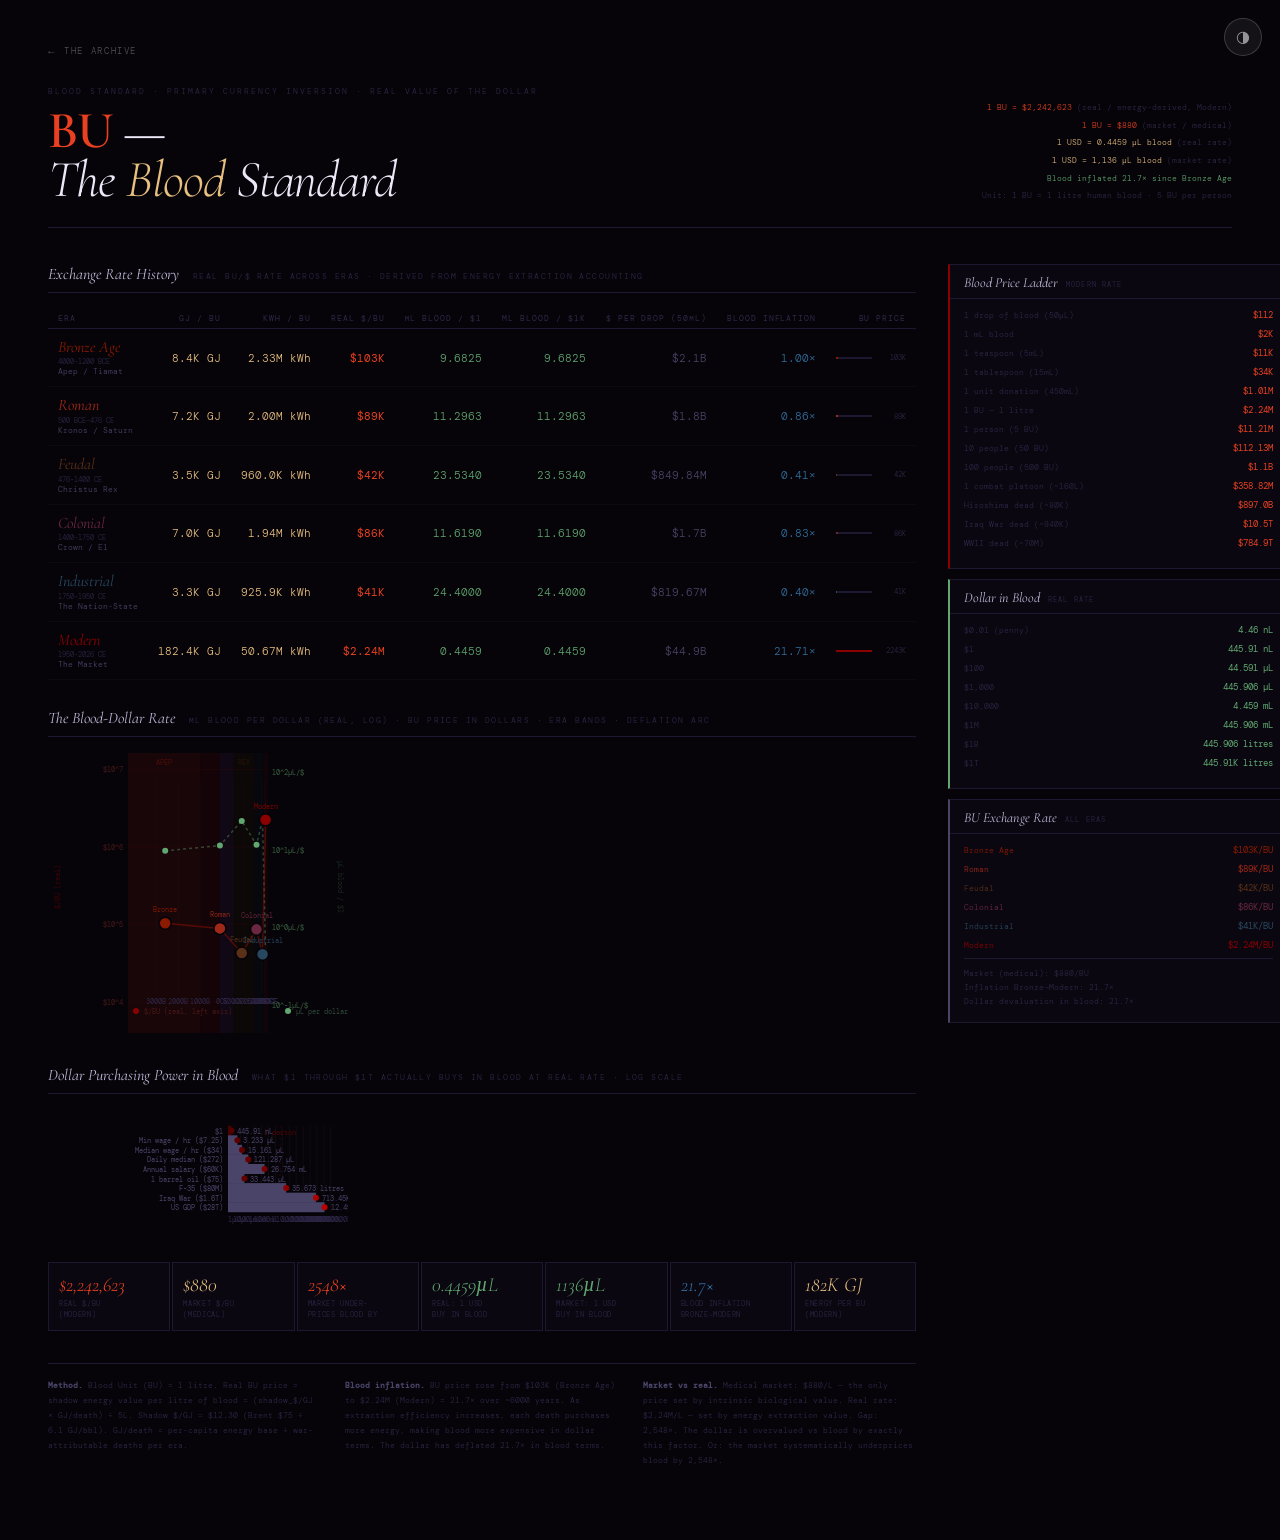
==== blood_standard.html @ a4fb3d2f "first commit" ====
<!DOCTYPE html>
<html lang="en" data-theme="dark">
<head>
<meta charset="UTF-8">
<meta name="viewport" content="width=device-width, initial-scale=1.0">
<title>BU — Blood Standard</title>
<link rel="stylesheet" href="shared.css">
<style>
@import url('https://fonts.googleapis.com/css2?family=DM+Mono:ital,wght@0,300;0,400;0,500;1,300&family=Cormorant+Garamond:ital,wght@0,300;0,400;0,600;1,300;1,400;1,600&display=swap');

:root {
  --ink:    #060409;
  --deep:   #0a0710;
  --sfc:    #0e0b18;
  --rule:   #1c1830;
  --dim:    #2e2848;
  --grey:   #4a4468;
  --text:   #8880a8;
  --light:  #c0b8d8;
  --white:  #ece8f8;

  --blood:  #8b0000;
  --blood2: #cc1a00;
  --blood3: #e84020;
  --scarlet:#ff3820;
  --plasma: #e8c080;
  --dollar: #407850;
  --dollar2:#60a870;
  --cold:   #3070a0;

  --mono:   'DM Mono', monospace;
  --serif:  'Cormorant Garamond', serif;
}

/* ── Light mode ──────────────────────────────────────────────── */
[data-theme="light"] {
  --ink:    #faf8ff;
  --deep:   #f2eff8;
  --sfc:    #eae7f5;
  --rule:   #d0caeb;
  --dim:    #806888;
  --grey:   #a090b8;
  --text:   #201830;
  --light:  #100820;
  --white:  #040210;
  --blood:  #7a0000;
  --blood2: #aa1400;
  --blood3: #c83010;
  --scarlet:#e02808;
  --plasma: #906020;
  --dollar: #306040;
  --dollar2:#408858;
  --cold:   #205080;
}

* { margin:0; padding:0; box-sizing:border-box; }

body {
  background: var(--ink);
  color: var(--text);
  font-family: var(--mono);
  font-size: 11px;
  font-weight: 300;
  padding: 44px 48px 72px;
  max-width: 1380px;
  margin: 0 auto;
}

/* ── HEADER ─────────────────────────────────── */
header {
  border-bottom: 1px solid var(--rule);
  padding-bottom: 22px;
  margin-bottom: 36px;
  display: grid;
  grid-template-columns: 1fr auto;
  align-items: end;
}

.title-stack .eyebrow {
  font-size: 8px; letter-spacing: 0.25em; text-transform: uppercase;
  color: var(--dim); margin-bottom: 10px;
}

h1 {
  font-family: var(--serif);
  font-size: 52px; font-weight: 300; font-style: italic;
  color: var(--white); line-height: 0.95; letter-spacing: -0.02em;
}
h1 .bu { color: var(--blood3); font-weight: 600; font-style: normal; }
h1 .em { color: var(--plasma); }

.header-rates {
  text-align: right;
  font-size: 8px; color: var(--dim); line-height: 2.2;
}
.header-rates .hl  { color: var(--blood3); }
.header-rates .hl2 { color: var(--plasma); }
.header-rates .hl3 { color: var(--dollar2); }

/* ── LAYOUT ─────────────────────────────────── */
.body {
  display: grid;
  grid-template-columns: 1fr 340px;
  gap: 32px;
}

/* section heads */
.sh {
  display: flex; align-items: baseline; gap: 14px;
  border-bottom: 1px solid var(--rule);
  padding-bottom: 8px; margin-bottom: 16px; margin-top: 32px;
  font-size: 8px; letter-spacing: 0.18em; text-transform: uppercase; color: var(--dim);
}
.sh:first-child { margin-top: 0; }
.sh-t {
  font-family: var(--serif); font-style: italic; font-size: 16px;
  color: var(--light); font-weight: 400; letter-spacing: 0; text-transform: none;
}

/* ── EXCHANGE RATE TABLE ─────────────────────── */
.xt { width: 100%; border-collapse: collapse; margin-bottom: 0; }
.xt th {
  font-size: 7.5px; letter-spacing: 0.13em; text-transform: uppercase;
  color: var(--dim); text-align: right; padding: 5px 10px;
  border-bottom: 1px solid var(--rule); font-weight: 400; white-space: nowrap;
}
.xt th:first-child { text-align: left; }
.xt td {
  padding: 10px 10px; border-bottom: 1px solid rgba(255,255,255,0.022);
  text-align: right; vertical-align: middle; white-space: nowrap;
}
.xt td:first-child { text-align: left; }
.xt tr:hover td { background: rgba(255,255,255,0.01); }

.era-cell { display: flex; flex-direction: column; gap: 1px; }
.era-n { font-family: var(--serif); font-style: italic; font-size: 16px;
         font-weight: 400; color: var(--white); line-height: 1.1; }
.era-p { font-size: 7px; color: var(--dim); }
.era-g { font-size: 7.5px; color: var(--grey); }

.rb  { color: var(--blood3); }
.rp  { color: var(--plasma); }
.rd  { color: var(--dollar2); }
.rg  { color: var(--grey); }
.rc  { color: var(--cold); }

/* inline blood bar */
.bb { display: flex; align-items: center; gap: 6px; }
.bt { flex:1; height:2px; background: var(--rule); position:relative; min-width:30px; }
.bf { position:absolute; left:0; top:0; height:100%; }

/* ── CANVASES ────────────────────────────────── */
canvas { display: block; }

/* ── PRICE LADDER ────────────────────────────── */
/* right column */
.sidebar {}

.bl-panel {
  border: 1px solid var(--rule);
  background: var(--deep);
  margin-bottom: 10px;
}
.bl-head {
  padding: 9px 14px 7px;
  border-bottom: 1px solid var(--rule);
  display: flex; align-items: baseline; gap: 8px;
}
.bl-title {
  font-family: var(--serif); font-style: italic; font-size: 14px;
  color: var(--light); font-weight: 400;
}
.bl-tag { font-size: 7px; letter-spacing: 0.15em; color: var(--dim); }
.bl-body { padding: 10px 14px 12px; }
.bl-row {
  display: flex; justify-content: space-between; align-items: baseline;
  margin-bottom: 7px; gap: 6px;
}
.bl-l { font-size: 7.5px; color: var(--dim); flex-shrink:0; max-width:120px; }
.bl-v { font-size: 9px; font-weight: 400; text-align: right; }

.footnote {
  margin-top: 32px; border-top: 1px solid var(--rule); padding-top: 14px;
  font-size: 7.5px; color: var(--dim); line-height: 2;
  display: grid; grid-template-columns: 1fr 1fr 1fr; gap: 24px;
}
.footnote strong { color: var(--grey); }

/* ── BOTTOM CELLS ────────────────────────────── */
.cells {
  display: grid; grid-template-columns: repeat(7,1fr); gap: 2px; margin-top: 22px;
}
.cell { background: var(--deep); border: 1px solid var(--rule); padding: 12px 10px 10px; }
.cv { font-family: var(--serif); font-style: italic; font-size: 20px;
      line-height:1; margin-bottom:4px; }
.cl { font-size: 6.5px; letter-spacing:0.1em; text-transform:uppercase;
      color: var(--dim); line-height:1.6; }

/* ── Responsive ──────────────────────────────────────────────── */
@media (max-width: 900px) {
  body { padding: 28px 20px 60px; }

  header { grid-template-columns: 1fr; }
  .header-rates { text-align: left; margin-top: 12px; }

  .body { grid-template-columns: 1fr; }

  /* 7-col cell grid → 4 */
  .cells { grid-template-columns: repeat(4, 1fr) !important; }

  /* 3-col footnote → 1 */
  .footnote { grid-template-columns: 1fr; gap: 12px; }

  canvas { overflow-x: auto; }
}

@media (max-width: 600px) {
  h1 { font-size: 36px; }

  .cells { grid-template-columns: repeat(3, 1fr) !important; }

  .footnote { grid-template-columns: 1fr; }
}
</style>
</head>
<body>

<header>
  <div class="title-stack">
    <div class="eyebrow">Blood Standard · Primary Currency Inversion · Real Value of the Dollar</div>
    <h1>
      <span class="bu">BU</span> —<br>
      The <span class="em">Blood</span> Standard
    </h1>
  </div>
  <div class="header-rates">
    <span class="hl">1 BU = $2,242,623</span> (real / energy-derived, Modern)<br>
    <span class="hl">1 BU = $880</span> (market / medical)<br>
    <span class="hl2">1 USD = 0.4459 µL blood</span> (real rate)<br>
    <span class="hl2">1 USD = 1,136 µL blood</span> (market rate)<br>
    <span class="hl3">Blood inflated 21.7× since Bronze Age</span><br>
    <span style="color:var(--dim)">Unit: 1 BU = 1 litre human blood · 5 BU per person</span>
  </div>
</header>

<div class="body">
<div>

<!-- ERA TABLE -->
<div class="sh"><span class="sh-t">Exchange Rate History</span>
  <span>real BU/$ rate across eras · derived from energy extraction accounting</span>
</div>
<table class="xt" id="xt"></table>

<!-- MAIN CHART: blood-dollar rate history -->
<div class="sh" style="margin-top:28px;"><span class="sh-t">The Blood-Dollar Rate</span>
  <span>µL blood per dollar (real, log) · BU price in dollars · era bands · deflation arc</span>
</div>
<canvas id="c1" height="280"></canvas>

<!-- PURCHASING POWER CHART -->
<div class="sh"><span class="sh-t">Dollar Purchasing Power in Blood</span>
  <span>what $1 through $1T actually buys in blood at real rate · log scale</span>
</div>
<canvas id="c2" height="130"></canvas>

<!-- CELLS -->
<div class="cells" id="cells"></div>

<div class="footnote">
  <div><strong>Method.</strong> Blood Unit (BU) = 1 litre. Real BU price = shadow energy value per litre of blood
    = (shadow_$/GJ × GJ/death) ÷ 5L. Shadow $/GJ = $12.30 (Brent $75 ÷ 6.1 GJ/bbl).
    GJ/death = per-capita energy base ÷ war-attributable deaths per era.</div>
  <div><strong>Blood inflation.</strong> BU price rose from $103K (Bronze Age) to $2.24M (Modern) = 21.7×
    over ~6000 years. As extraction efficiency increases, each death purchases more energy,
    making blood more expensive in dollar terms. The dollar has deflated 21.7× in blood terms.</div>
  <div><strong>Market vs real.</strong> Medical market: $880/L — the only price set by intrinsic
    biological value. Real rate: $2.24M/L — set by energy extraction value.
    Gap: 2,548×. The dollar is overvalued vs blood by exactly this factor.
    Or: the market systematically underprices blood by 2,548×.</div>
</div>

</div>

<!-- SIDEBAR -->
<div class="sidebar" id="sb"></div>
</div>

<script>
const SGJ  = 75 / 6.1;
const MED  = 880;
const EJ   = 1e9;

const ERAS = [
  {n:'Bronze Age', p:'4000–1200 BCE', g:'Apep / Tiamat',
   pop:50e6,  gpc:6,  yrs:2800, d:20e6, col:'#8b1a00'},
  {n:'Roman',      p:'500 BCE–476 CE', g:'Kronos / Saturn',
   pop:60e6,  gpc:10, yrs:900,  d:15e6, col:'#a02818'},
  {n:'Feudal',     p:'476–1400 CE',  g:'Christus Rex',
   pop:80e6,  gpc:12, yrs:900,  d:50e6, col:'#5a3018'},
  {n:'Colonial',   p:'1400–1750 CE', g:'Crown / El',
   pop:80e6,  gpc:15, yrs:350,  d:12e6, col:'#6a2840'},
  {n:'Industrial', p:'1750–1950 CE', g:'The Nation-State',
   pop:400e6, gpc:25, yrs:200,  d:120e6,col:'#284860'},
  {n:'Modern',     p:'1950–2026 CE', g:'The Market',
   pop:4e9,   gpc:75, yrs:76,   d:25e6, col:'#8b0000'},
];

ERAS.forEach(e => {
  e.tGJ       = e.pop * e.gpc * e.yrs;
  e.tEJ       = e.tGJ / EJ;
  e.gpd       = e.tGJ / e.d;
  e.BU_price  = SGJ * e.gpd / 5;         // $/BU real
  e.uL_per_d  = 1e6 / e.BU_price;        // µL blood per dollar
  e.mL_per_d  = 1000 / e.BU_price;       // mL blood per dollar
  e.GJ_per_BU = e.gpd / 5;               // energy per litre
  e.kWh_BU    = e.GJ_per_BU * 277.78;
});

const MODERN = ERAS[5];
const BRONZE = ERAS[0];

// FORMATTERS
const fB = n => {
  if (n >= 1e6)  return (n/1e6).toFixed(2)+'M litres';
  if (n >= 1e3)  return (n/1e3).toFixed(2)+'K litres';
  if (n >= 1)    return n.toFixed(3)+' litres';
  if (n >= 0.001)return (n*1000).toFixed(3)+' mL';
  if (n >= 1e-6) return (n*1e6).toFixed(3)+' µL';
  return (n*1e9).toFixed(2)+' nL';
};
const fD = n => n>=1e12?'$'+(n/1e12).toFixed(1)+'T':n>=1e9?'$'+(n/1e9).toFixed(1)+'B':n>=1e6?'$'+(n/1e6).toFixed(2)+'M':n>=1e3?'$'+(n/1e3).toFixed(0)+'K':'$'+n.toFixed(0);
const fN = n => n>=1e6?(n/1e6).toFixed(2)+'M':n>=1e3?(n/1e3).toFixed(1)+'K':n.toFixed(2);

// ── ERA TABLE ─────────────────────────────────────────────────────
const xt = document.getElementById('xt');
const maxBU = Math.max(...ERAS.map(e=>e.BU_price));

xt.innerHTML = `<thead><tr>
  <th style="text-align:left">Era</th>
  <th>GJ / BU</th>
  <th>kWh / BU</th>
  <th>Real $/BU</th>
  <th>µL blood / $1</th>
  <th>mL blood / $1K</th>
  <th>$ per drop (50µL)</th>
  <th>Blood inflation</th>
  <th style="min-width:90px">BU price</th>
</tr></thead><tbody>`;

ERAS.forEach(e => {
  const dollar_per_drop = e.BU_price / (50/1e6);  // $50µL = 1 drop
  const infl = e.BU_price / BRONZE.BU_price;
  const bw   = (e.BU_price / maxBU) * 100;
  xt.innerHTML += `<tr>
    <td><div class="era-cell">
      <span class="era-n" style="color:${e.col}">${e.n}</span>
      <span class="era-p">${e.p}</span>
      <span class="era-g">${e.g}</span>
    </div></td>
    <td class="rp">${fN(e.GJ_per_BU)} GJ</td>
    <td class="rp">${fN(e.kWh_BU)} kWh</td>
    <td class="rb" style="font-weight:400">${fD(e.BU_price)}</td>
    <td class="rd">${e.uL_per_d.toFixed(4)}</td>
    <td class="rd">${(e.mL_per_d*1000).toFixed(4)}</td>
    <td class="rg">${fD(dollar_per_drop)}</td>
    <td class="rc">${infl.toFixed(2)}×</td>
    <td>
      <div class="bb">
        <div class="bt"><div class="bf" style="width:${bw}%;background:${e.col}"></div></div>
        <span style="font-size:7px;color:var(--dim);min-width:28px;text-align:right">${(e.BU_price/1e3).toFixed(0)}K</span>
      </div>
    </td>
  </tr>`;
});
xt.innerHTML += '</tbody>';

// ── MAIN CHART ────────────────────────────────────────────────────
function drawC1() {
  const cv = document.getElementById('c1');
  const W = cv.offsetWidth, H = 280;
  cv.width = W; cv.height = H;
  const c = cv.getContext('2d');
  const P = {t:28, r:80, b:40, l:80};
  const pw = W-P.l-P.r, ph = H-P.t-P.b;

  const tMin = -4300, tMax = 2100;
  const midYr = [-2600, -100, 900, 1575, 1850, 1990];

  // Two series: BU price in $ (left), µL/$ (right — inverse)
  const logBU = ERAS.map(e => Math.log10(e.BU_price));
  const loguL = ERAS.map(e => Math.log10(e.uL_per_d));

  const yBUn = Math.min(...logBU)-0.5, yBUx = Math.max(...logBU)+0.5;
  const yuLn = Math.min(...loguL)-0.5, yuLx = Math.max(...loguL)+0.5;

  const cx  = t => P.l+(t-tMin)/(tMax-tMin)*pw;
  const cyB = y => P.t+(1-(y-yBUn)/(yBUx-yBUn))*ph;
  const cyU = y => P.t+(1-(y-yuLn)/(yuLx-yuLn))*ph;

  c.clearRect(0,0,W,H);

  // Era bands
  [{t0:-4300,t1:-1000,lb:'APEP',    cl:'#5a100a'},
   {t0:-1000,t1:-100, lb:'MOLOCH',  cl:'#4a0808'},
   {t0:-100, t1:500,  lb:'KRONOS',  cl:'#3a1840'},
   {t0:500,  t1:1500, lb:'REX',     cl:'#2a1808'},
   {t0:1500, t1:1900, lb:'STATE',   cl:'#0a1820'},
   {t0:1900, t1:2100, lb:'MARKET',  cl:'#3a0808'},
  ].forEach(b=>{
    const x0=cx(b.t0), x1=cx(b.t1);
    c.fillStyle=b.cl+'38'; c.fillRect(x0,0,x1-x0,H);
    c.fillStyle=b.cl+'cc'; c.font='7px DM Mono,monospace'; c.textAlign='center';
    if(x1-x0>20) c.fillText(b.lb,(x0+x1)/2,12);
  });

  // Grid
  for(let y=Math.floor(yBUn); y<=Math.ceil(yBUx); y++){
    c.beginPath(); c.moveTo(P.l,cyB(y)); c.lineTo(W-P.r,cyB(y));
    c.strokeStyle='rgba(139,0,0,0.1)'; c.lineWidth=1; c.stroke();
    c.fillStyle='#4a1818'; c.font='7px DM Mono,monospace'; c.textAlign='right';
    c.fillText('$10^'+y,P.l-5,cyB(y)+3);
  }
  [-3000,-2000,-1000,0,500,1000,1500,1800,1950,2000].forEach(t=>{
    c.beginPath(); c.moveTo(cx(t),P.t); c.lineTo(cx(t),H-P.b);
    c.strokeStyle='rgba(255,255,255,0.02)'; c.lineWidth=1; c.stroke();
    c.fillStyle='#2e2848'; c.font='7px DM Mono,monospace'; c.textAlign='center';
    c.fillText(t<0?Math.abs(t)+'B':t+'CE',cx(t),H-P.b+11);
  });

  // Right axis: µL/$
  for(let y=Math.floor(yuLn); y<=Math.ceil(yuLx); y++){
    c.fillStyle='#3a6040'; c.font='7px DM Mono,monospace'; c.textAlign='left';
    c.fillText('10^'+y+'µL/$',W-P.r+4,cyU(y)+3);
  }

  // Axis labels
  c.fillStyle='#8b000066'; c.font='7px DM Mono,monospace';
  c.save(); c.translate(12,P.t+ph/2); c.rotate(-Math.PI/2); c.textAlign='center';
  c.fillText('$/BU (real)',0,0); c.restore();
  c.fillStyle='#3a604066'; c.font='7px DM Mono,monospace';
  c.save(); c.translate(W-10,P.t+ph/2); c.rotate(Math.PI/2); c.textAlign='center';
  c.fillText('µL blood / $1',0,0); c.restore();

  // Medical reference line ($880/L)
  const medLog = Math.log10(880);
  const ym = cyB(medLog);
  c.beginPath(); c.moveTo(P.l,ym); c.lineTo(W-P.r,ym);
  c.strokeStyle='rgba(232,192,128,0.25)'; c.lineWidth=1; c.setLineDash([2,5]); c.stroke(); c.setLineDash([]);
  c.fillStyle='rgba(232,192,128,0.5)'; c.font='7px DM Mono,monospace'; c.textAlign='left';
  c.fillText('market $880/L',P.l+4,ym-3);

  // µL/$ line (green, right axis — inverse of BU price)
  c.beginPath();
  midYr.forEach((t,i) => i===0?c.moveTo(cx(t),cyU(loguL[i])):c.lineTo(cx(t),cyU(loguL[i])));
  c.strokeStyle='rgba(96,168,112,0.4)'; c.lineWidth=1.5; c.setLineDash([3,3]); c.stroke(); c.setLineDash([]);
  midYr.forEach((t,i) => {
    c.beginPath(); c.arc(cx(t),cyU(loguL[i]),3,0,Math.PI*2);
    c.fillStyle='#60a870'; c.fill();
  });

  // BU price line (blood red, left axis)
  // Gradient line — gets redder as blood gets more expensive
  c.beginPath();
  midYr.forEach((t,i) => i===0?c.moveTo(cx(t),cyB(logBU[i])):c.lineTo(cx(t),cyB(logBU[i])));
  c.strokeStyle='rgba(180,20,0,0.4)'; c.lineWidth=1.5; c.stroke();

  ERAS.forEach((e,i) => {
    const x=cx(midYr[i]), y=cyB(logBU[i]);
    c.beginPath(); c.arc(x,y,6,0,Math.PI*2);
    c.fillStyle=e.col; c.fill();
    c.strokeStyle='#060409'; c.lineWidth=1.5; c.stroke();
    c.fillStyle=e.col+'dd'; c.font='7px DM Mono,monospace'; c.textAlign='center';
    c.fillText(e.n.split(' ')[0],x,y-11);
  });

  // Legend
  c.fillStyle='#4a1818cc'; c.font='7px DM Mono,monospace'; c.textAlign='left';
  c.beginPath(); c.arc(P.l+8,H-P.b+18,3,0,Math.PI*2); c.fillStyle='#8b0000'; c.fill();
  c.fillStyle='#4a1818'; c.fillText('$/BU (real, left axis)',P.l+16,H-P.b+21);
  c.beginPath(); c.arc(P.l+160,H-P.b+18,3,0,Math.PI*2); c.fillStyle='#60a870'; c.fill();
  c.fillStyle='#2e4838'; c.fillText('µL per dollar (right axis)',P.l+168,H-P.b+21);
}

// ── PURCHASING POWER CHART ────────────────────────────────────────
function drawC2() {
  const cv = document.getElementById('c2');
  const W = cv.offsetWidth, H = 130;
  cv.width = W; cv.height = H;
  const c = cv.getContext('2d');
  const P = {t:16, r:20, b:28, l:180};
  const pw = W-P.l-P.r, ph = H-P.t-P.b;
  c.clearRect(0,0,W,H);

  const items = [
    {l:'$1',                    d:1},
    {l:'Min wage / hr ($7.25)', d:7.25},
    {l:'Median wage / hr ($34)',d:34},
    {l:'Daily median ($272)',   d:272},
    {l:'Annual salary ($60K)',  d:60000},
    {l:'1 barrel oil ($75)',    d:75},
    {l:'F-35 ($80M)',           d:80e6},
    {l:'Iraq War ($1.6T)',      d:1.6e12},
    {l:'US GDP ($28T)',         d:28e12},
  ];

  const bloodLitres = items.map(i => i.d / MODERN.BU_price);
  const logVals = bloodLitres.map(b => Math.log10(b));
  const minL = Math.min(...logVals)-0.5, maxL = Math.max(...logVals)+0.5;

  const rowH = ph / items.length;

  // Axis
  for(let v=Math.ceil(minL); v<=Math.floor(maxL)+1; v++){
    const x = P.l+(v-minL)/(maxL-minL)*pw;
    c.beginPath(); c.moveTo(x,P.t); c.lineTo(x,H-P.b);
    c.strokeStyle='rgba(255,255,255,0.04)'; c.stroke();
    c.fillStyle='#2e2848'; c.font='6.5px DM Mono,monospace'; c.textAlign='center';
    // label in meaningful units
    const val = Math.pow(10,v);
    let lbl;
    if(val>=1)      lbl = val.toFixed(0)+'L';
    else if(val>=0.001) lbl = (val*1000).toFixed(0)+'mL';
    else if(val>=1e-6)  lbl = (val*1e6).toFixed(0)+'µL';
    else                lbl = (val*1e9).toFixed(0)+'nL';
    c.fillText(lbl,x,H-P.b+10);
  }

  // person lines: 5L, 5000L (1000 people)
  const personL = Math.log10(5);
  const px5 = P.l+(personL-minL)/(maxL-minL)*pw;
  c.beginPath(); c.moveTo(px5,P.t); c.lineTo(px5,H-P.b);
  c.strokeStyle='rgba(139,0,0,0.3)'; c.lineWidth=1; c.setLineDash([2,4]); c.stroke(); c.setLineDash([]);
  c.fillStyle='rgba(139,0,0,0.5)'; c.font='6.5px DM Mono,monospace'; c.textAlign='center';
  c.fillText('1 person',px5,P.t+9);

  items.forEach((item,i) => {
    const y = P.t+rowH*(i+0.5);
    const lv = logVals[i];
    const bx = P.l+(lv-minL)/(maxL-minL)*pw;

    // Color intensity by magnitude
    const intensity = (lv-minL)/(maxL-minL);
    const r = Math.round(80+intensity*110);
    const col = `rgb(${r},0,0)`;

    c.fillStyle=col+'25'; c.fillRect(P.l,y-5,bx-P.l,10);
    c.beginPath(); c.arc(bx,y,3,0,Math.PI*2);
    c.fillStyle=col; c.fill();

    c.fillStyle='#4a4468'; c.font='7px DM Mono,monospace'; c.textAlign='right';
    c.fillText(item.l, P.l-5, y+3);

    c.fillStyle=col+'cc'; c.textAlign='left';
    c.fillText(fB(bloodLitres[i]), bx+6, y+3);
  });
}

// ── GLOBAL CELLS ─────────────────────────────────────────────────
const cellData = [
  {v: '$'+MODERN.BU_price.toLocaleString('en',{maximumFractionDigits:0}),
   l:'Real $/BU\n(Modern)', c:'var(--blood3)'},
  {v: '$880',
   l:'Market $/BU\n(medical)', c:'var(--plasma)'},
  {v: (MODERN.BU_price/880).toFixed(0)+'×',
   l:'Market under-\nprices blood by', c:'var(--blood3)'},
  {v: MODERN.uL_per_d.toFixed(4)+'µL',
   l:'Real: 1 USD\nbuy in blood', c:'var(--dollar2)'},
  {v: (1/880*1e6).toFixed(0)+'µL',
   l:'Market: 1 USD\nbuy in blood', c:'var(--dollar2)'},
  {v: (MODERN.BU_price/BRONZE.BU_price).toFixed(1)+'×',
   l:'Blood inflation\nBronze→Modern', c:'var(--cold)'},
  {v: (MODERN.GJ_per_BU/1000).toFixed(0)+'K GJ',
   l:'Energy per BU\n(Modern)', c:'var(--plasma)'},
];

const cells = document.getElementById('cells');
cellData.forEach(cd => {
  cells.innerHTML += `<div class="cell">
    <div class="cv" style="color:${cd.c}">${cd.v}</div>
    <div class="cl">${cd.l.replace('\n','<br>')}</div>
  </div>`;
});

// ── SIDEBAR ───────────────────────────────────────────────────────
const sb = document.getElementById('sb');

// Purchasing power ladder
const ladder = [
  {l:'1 drop of blood (50µL)',       v: fD(MODERN.BU_price * 50e-6)},
  {l:'1 mL blood',                   v: fD(MODERN.BU_price * 0.001)},
  {l:'1 teaspoon (5mL)',             v: fD(MODERN.BU_price * 0.005)},
  {l:'1 tablespoon (15mL)',          v: fD(MODERN.BU_price * 0.015)},
  {l:'1 unit donation (450mL)',      v: fD(MODERN.BU_price * 0.45)},
  {l:'1 BU — 1 litre',              v: fD(MODERN.BU_price)},
  {l:'1 person (5 BU)',             v: fD(MODERN.BU_price * 5)},
  {l:'10 people (50 BU)',           v: fD(MODERN.BU_price * 50)},
  {l:'100 people (500 BU)',         v: fD(MODERN.BU_price * 500)},
  {l:'1 combat platoon (~160L)',    v: fD(MODERN.BU_price * 160)},
  {l:'Hiroshima dead (~80K)',       v: fD(MODERN.BU_price * 80000 * 5)},
  {l:'Iraq War dead (~940K)',       v: fD(MODERN.BU_price * 940000 * 5)},
  {l:'WWII dead (~70M)',            v: fD(MODERN.BU_price * 70e6 * 5)},
];

sb.innerHTML += `<div class="bl-panel" style="border-left:2px solid var(--blood)">
  <div class="bl-head">
    <span class="bl-title">Blood Price Ladder</span>
    <span class="bl-tag">MODERN RATE</span>
  </div>
  <div class="bl-body">
    ${ladder.map(r=>`<div class="bl-row">
      <span class="bl-l">${r.l}</span>
      <span class="bl-v rb">${r.v}</span>
    </div>`).join('')}
  </div>
</div>`;

// Dollar in blood units
const dlad = [
  {l:'$0.01 (penny)',      d:0.01},
  {l:'$1',                 d:1},
  {l:'$100',               d:100},
  {l:'$1,000',             d:1000},
  {l:'$10,000',            d:10000},
  {l:'$1M',                d:1e6},
  {l:'$1B',                d:1e9},
  {l:'$1T',                d:1e12},
];

sb.innerHTML += `<div class="bl-panel" style="border-left:2px solid var(--dollar2)">
  <div class="bl-head">
    <span class="bl-title">Dollar in Blood</span>
    <span class="bl-tag">REAL RATE</span>
  </div>
  <div class="bl-body">
    ${dlad.map(r=>{
      const bL = r.d / MODERN.BU_price;
      return `<div class="bl-row">
        <span class="bl-l">${r.l}</span>
        <span class="bl-v rd">${fB(bL)}</span>
      </div>`;
    }).join('')}
  </div>
</div>`;

// Historical BU rates
sb.innerHTML += `<div class="bl-panel" style="border-left:2px solid var(--grey)">
  <div class="bl-head">
    <span class="bl-title">BU Exchange Rate</span>
    <span class="bl-tag">ALL ERAS</span>
  </div>
  <div class="bl-body">
    ${ERAS.map(e=>`<div class="bl-row">
      <span class="bl-l" style="color:${e.col}">${e.n}</span>
      <span class="bl-v" style="color:${e.col}">${fD(e.BU_price)}/BU</span>
    </div>`).join('')}
    <div style="border-top:1px solid var(--rule);padding-top:8px;margin-top:4px;font-size:7.5px;color:var(--dim);line-height:1.9">
      Market (medical): $880/BU<br>
      Inflation Bronze→Modern: 21.7×<br>
      Dollar devaluation in blood: 21.7×
    </div>
  </div>
</div>`;

function init(){drawC1();drawC2();}
window.addEventListener('resize',init);
window.addEventListener('load',init);
setTimeout(init,80);
window.redrawCharts = init;
</script>
<script src="theme.js"></script>
</body>
</html>
---- shared.css ----
/* ═══════════════════════════════════════════════════════════════
   THE PRICE OF BLOOD — Shared Stylesheet
   Theme toggle, responsive utilities, chart container fixes
═══════════════════════════════════════════════════════════════ */

/* ── Theme Toggle ─────────────────────────────────────────────── */
#theme-toggle {
  position: fixed;
  top: 18px;
  right: 18px;
  z-index: 9999;
  width: 38px;
  height: 38px;
  border-radius: 50%;
  border: 1px solid rgba(255, 255, 255, 0.18);
  background: rgba(255, 255, 255, 0.06);
  color: rgba(255, 255, 255, 0.55);
  font-size: 16px;
  cursor: pointer;
  display: flex;
  align-items: center;
  justify-content: center;
  transition: background 0.2s, border-color 0.2s, color 0.2s, transform 0.15s;
  backdrop-filter: blur(6px);
  -webkit-backdrop-filter: blur(6px);
  line-height: 1;
  padding: 0;
  font-family: sans-serif;
}

#theme-toggle:hover {
  background: rgba(255, 255, 255, 0.12);
  border-color: rgba(255, 255, 255, 0.35);
  transform: scale(1.08);
}

#theme-toggle:active {
  transform: scale(0.95);
}

[data-theme="light"] #theme-toggle {
  border-color: rgba(0, 0, 0, 0.15);
  background: rgba(0, 0, 0, 0.06);
  color: rgba(0, 0, 0, 0.55);
}

[data-theme="light"] #theme-toggle:hover {
  background: rgba(0, 0, 0, 0.1);
  border-color: rgba(0, 0, 0, 0.3);
}

/* ── Back Nav ─────────────────────────────────────────────────── */
#back-nav {
  display: inline-flex;
  align-items: center;
  gap: 8px;
  text-decoration: none;
  font-family: 'DM Mono', 'Share Tech Mono', 'Courier Prime', monospace;
  font-size: 9px;
  letter-spacing: 0.18em;
  text-transform: uppercase;
  color: rgba(255, 255, 255, 0.3);
  margin-bottom: 28px;
  transition: color 0.2s;
  position: relative;
}

#back-nav::before {
  content: '←';
  font-size: 11px;
  transition: transform 0.2s;
}

#back-nav:hover {
  color: rgba(255, 255, 255, 0.7);
}

#back-nav:hover::before {
  transform: translateX(-3px);
}

[data-theme="light"] #back-nav {
  color: rgba(0, 0, 0, 0.3);
}

[data-theme="light"] #back-nav:hover {
  color: rgba(0, 0, 0, 0.65);
}

/* ── Chart container responsive ───────────────────────────────── */
.chart-scroll-wrap {
  overflow-x: auto;
  -webkit-overflow-scrolling: touch;
}

/* ── Global transition for theme switching ────────────────────── */
body,
body *,
body *::before,
body *::after {
  transition:
    background-color 0.25s ease,
    border-color 0.25s ease,
    color 0.25s ease,
    box-shadow 0.25s ease;
}

/* Don't animate canvas, images, transitions meant to be specific */
canvas,
.tier-bar-fill,
.doc::before,
.doc-link,
.escape-fill,
.bar-fill {
  transition: none !important;
}

/* ── Responsive base utilities ────────────────────────────────── */
@media (max-width: 900px) {
  .grid-3 {
    grid-template-columns: 1fr 1fr !important;
  }
  .grid-2-sidebar,
  .layout-sidebar {
    grid-template-columns: 1fr !important;
  }
}

@media (max-width: 600px) {
  .grid-3,
  .grid-2 {
    grid-template-columns: 1fr !important;
  }
  .regression-grid {
    grid-template-columns: 1fr 1fr !important;
  }
  .analogy-grid {
    grid-template-columns: repeat(2, 1fr) !important;
  }
}

/* ── Print ────────────────────────────────────────────────────── */
@media print {
  #theme-toggle,
  #back-nav {
    display: none !important;
  }
}
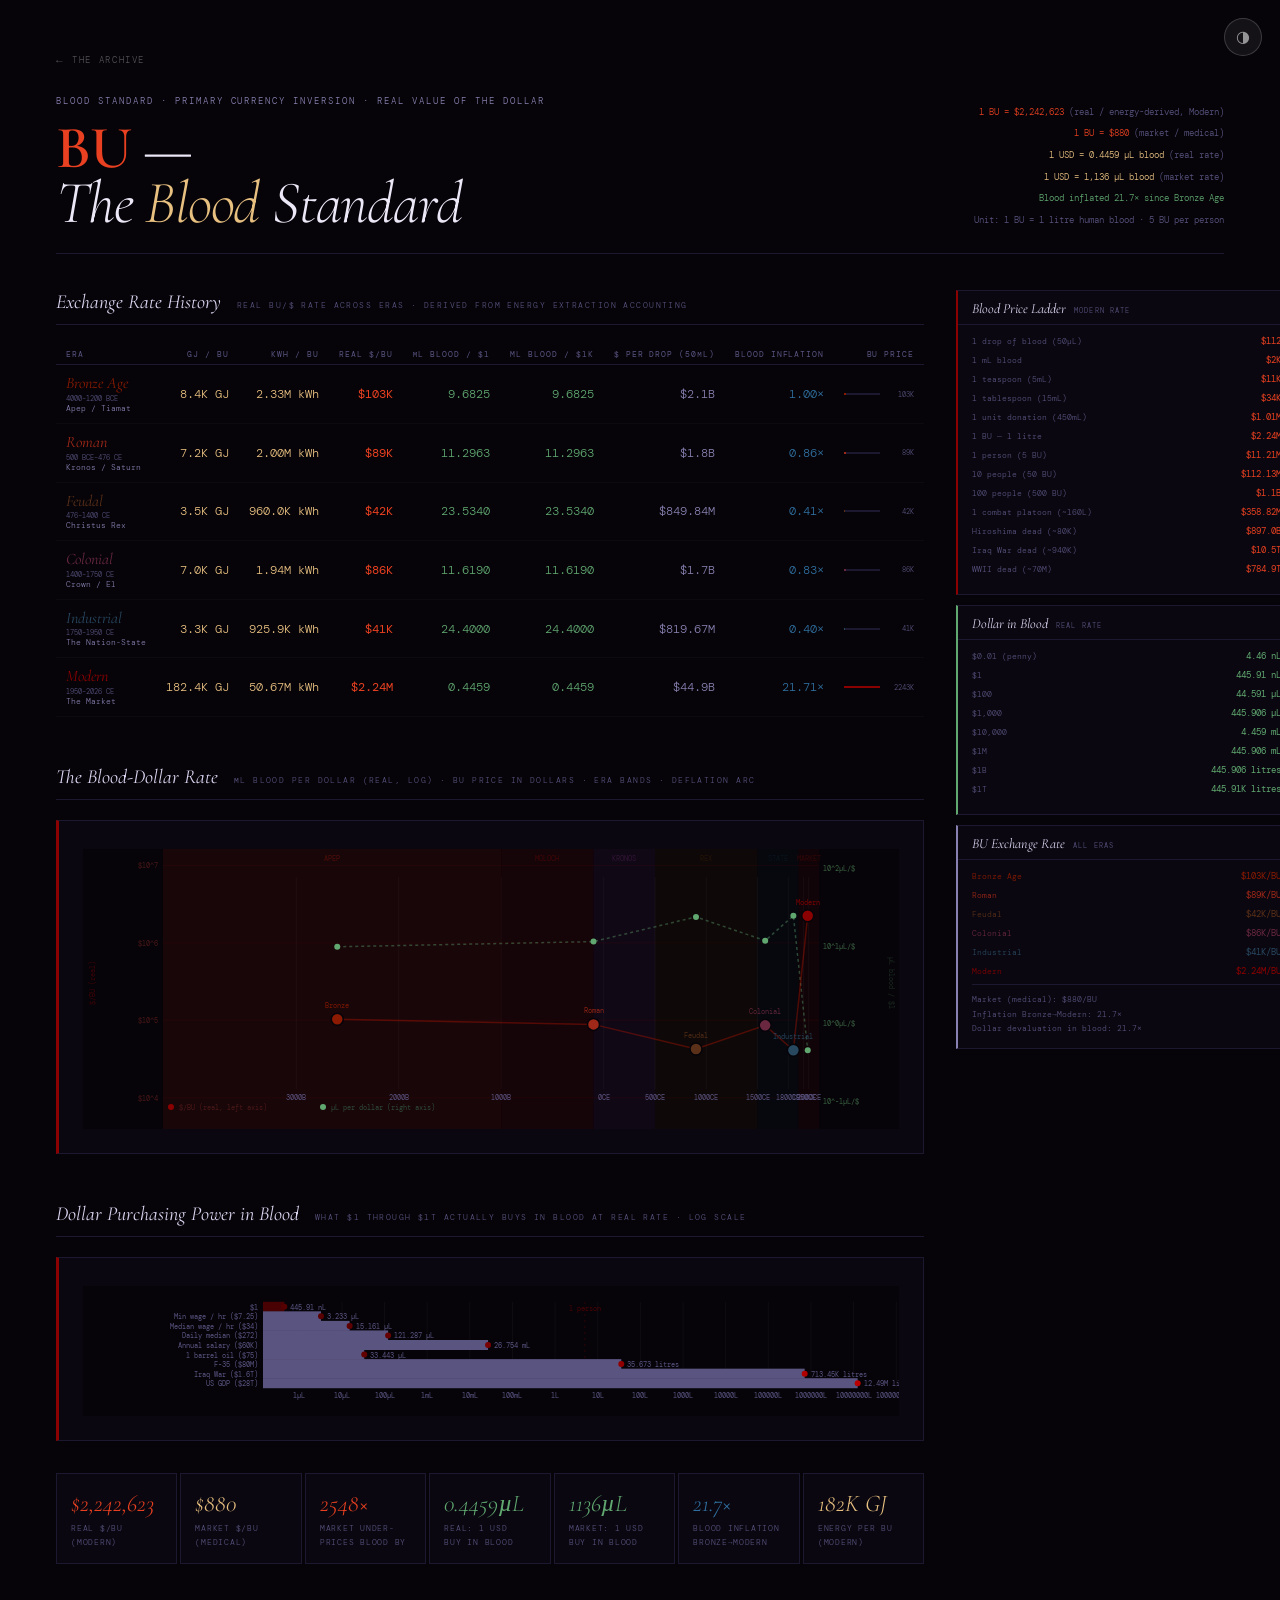
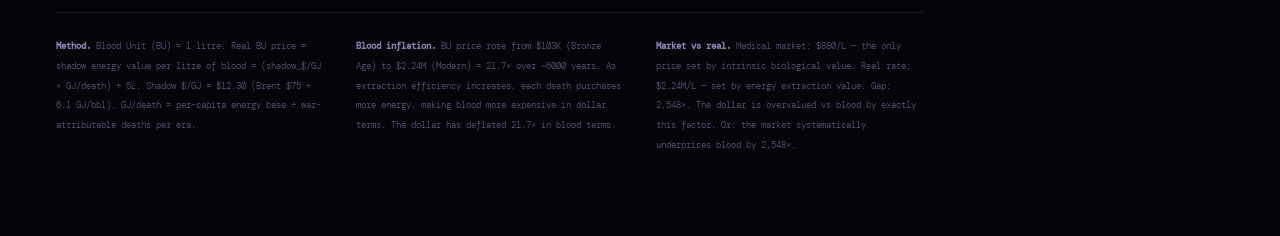
==== commit 64b34a41: "style: Update visual design with adjusted color palette, typography, and spacing, and introduce them" ====
--- a/blood_standard.html
+++ b/blood_standard.html
@@ -13,10 +13,10 @@
   --deep:   #0a0710;
   --sfc:    #0e0b18;
   --rule:   #1c1830;
-  --dim:    #2e2848;
-  --grey:   #4a4468;
-  --text:   #8880a8;
-  --light:  #c0b8d8;
+  --dim:    #5a5480;
+  --grey:   #8880b0;
+  --text:   #c0b8dc;
+  --light:  #dcd4f0;
   --white:  #ece8f8;
 
   --blood:  #8b0000;
@@ -59,9 +59,9 @@
   background: var(--ink);
   color: var(--text);
   font-family: var(--mono);
-  font-size: 11px;
+  font-size: 12px;
   font-weight: 300;
-  padding: 44px 48px 72px;
+  padding: 52px 56px 80px;
   max-width: 1380px;
   margin: 0 auto;
 }
@@ -77,21 +77,21 @@
 }
 
 .title-stack .eyebrow {
-  font-size: 8px; letter-spacing: 0.25em; text-transform: uppercase;
-  color: var(--dim); margin-bottom: 10px;
+  font-size: 9px; letter-spacing: 0.22em; text-transform: uppercase;
+  color: var(--grey); margin-bottom: 14px;
 }
 
 h1 {
   font-family: var(--serif);
-  font-size: 52px; font-weight: 300; font-style: italic;
-  color: var(--white); line-height: 0.95; letter-spacing: -0.02em;
+  font-size: 60px; font-weight: 300; font-style: italic;
+  color: var(--white); line-height: 0.92; letter-spacing: -0.02em;
 }
 h1 .bu { color: var(--blood3); font-weight: 600; font-style: normal; }
 h1 .em { color: var(--plasma); }
 
 .header-rates {
   text-align: right;
-  font-size: 8px; color: var(--dim); line-height: 2.2;
+  font-size: 9px; color: var(--dim); line-height: 2.4;
 }
 .header-rates .hl  { color: var(--blood3); }
 .header-rates .hl2 { color: var(--plasma); }
@@ -106,14 +106,14 @@
 
 /* section heads */
 .sh {
-  display: flex; align-items: baseline; gap: 14px;
+  display: flex; align-items: baseline; gap: 16px;
   border-bottom: 1px solid var(--rule);
-  padding-bottom: 8px; margin-bottom: 16px; margin-top: 32px;
+  padding-bottom: 10px; margin-bottom: 20px; margin-top: 48px;
   font-size: 8px; letter-spacing: 0.18em; text-transform: uppercase; color: var(--dim);
 }
 .sh:first-child { margin-top: 0; }
 .sh-t {
-  font-family: var(--serif); font-style: italic; font-size: 16px;
+  font-family: var(--serif); font-style: italic; font-size: 20px;
   color: var(--light); font-weight: 400; letter-spacing: 0; text-transform: none;
 }
 
@@ -150,7 +150,15 @@
 .bf { position:absolute; left:0; top:0; height:100%; }
 
 /* ── CANVASES ────────────────────────────────── */
-canvas { display: block; }
+canvas { display: block; width: 100% !important; }
+
+.chart-wrap {
+  background: var(--deep);
+  border: 1px solid var(--rule);
+  border-left: 3px solid var(--blood);
+  padding: 28px 24px 24px;
+  margin-bottom: 4px;
+}
 
 /* ── PRICE LADDER ────────────────────────────── */
 /* right column */
@@ -180,21 +188,21 @@
 .bl-v { font-size: 9px; font-weight: 400; text-align: right; }
 
 .footnote {
-  margin-top: 32px; border-top: 1px solid var(--rule); padding-top: 14px;
-  font-size: 7.5px; color: var(--dim); line-height: 2;
-  display: grid; grid-template-columns: 1fr 1fr 1fr; gap: 24px;
+  margin-top: 48px; border-top: 1px solid var(--rule); padding-top: 24px;
+  font-size: 9px; color: var(--dim); line-height: 2.2;
+  display: grid; grid-template-columns: 1fr 1fr 1fr; gap: 32px;
 }
 .footnote strong { color: var(--grey); }
 
 /* ── BOTTOM CELLS ────────────────────────────── */
 .cells {
-  display: grid; grid-template-columns: repeat(7,1fr); gap: 2px; margin-top: 22px;
-}
-.cell { background: var(--deep); border: 1px solid var(--rule); padding: 12px 10px 10px; }
-.cv { font-family: var(--serif); font-style: italic; font-size: 20px;
-      line-height:1; margin-bottom:4px; }
-.cl { font-size: 6.5px; letter-spacing:0.1em; text-transform:uppercase;
-      color: var(--dim); line-height:1.6; }
+  display: grid; grid-template-columns: repeat(7,1fr); gap: 3px; margin-top: 32px;
+}
+.cell { background: var(--deep); border: 1px solid var(--rule); padding: 18px 14px 14px; }
+.cv { font-family: var(--serif); font-style: italic; font-size: 24px;
+      line-height:1; margin-bottom:6px; }
+.cl { font-size: 7.5px; letter-spacing:0.1em; text-transform:uppercase;
+      color: var(--dim); line-height:1.8; }
 
 /* ── Responsive ──────────────────────────────────────────────── */
 @media (max-width: 900px) {
@@ -253,16 +261,20 @@
 <table class="xt" id="xt"></table>
 
 <!-- MAIN CHART: blood-dollar rate history -->
-<div class="sh" style="margin-top:28px;"><span class="sh-t">The Blood-Dollar Rate</span>
+<div class="sh"><span class="sh-t">The Blood-Dollar Rate</span>
   <span>µL blood per dollar (real, log) · BU price in dollars · era bands · deflation arc</span>
 </div>
-<canvas id="c1" height="280"></canvas>
+<div class="chart-wrap">
+  <canvas id="c1" height="280"></canvas>
+</div>
 
 <!-- PURCHASING POWER CHART -->
 <div class="sh"><span class="sh-t">Dollar Purchasing Power in Blood</span>
   <span>what $1 through $1T actually buys in blood at real rate · log scale</span>
 </div>
-<canvas id="c2" height="130"></canvas>
+<div class="chart-wrap">
+  <canvas id="c2" height="130"></canvas>
+</div>
 
 <!-- CELLS -->
 <div class="cells" id="cells"></div>
@@ -377,6 +389,12 @@
 
 // ── MAIN CHART ────────────────────────────────────────────────────
 function drawC1() {
+  const isDark = document.documentElement.getAttribute('data-theme') !== 'light';
+  const bgCol   = isDark ? '#060409' : '#faf8ff';
+  const gridCol = isDark ? 'rgba(255,255,255,0.04)' : 'rgba(0,0,0,0.06)';
+  const textCol = isDark ? '#5a5480' : '#4a3a78';
+  const axisCol = isDark ? '#4a1818' : '#7a2828';
+
   const cv = document.getElementById('c1');
   const W = cv.offsetWidth, H = 280;
   cv.width = W; cv.height = H;
@@ -398,7 +416,7 @@
   const cyB = y => P.t+(1-(y-yBUn)/(yBUx-yBUn))*ph;
   const cyU = y => P.t+(1-(y-yuLn)/(yuLx-yuLn))*ph;
 
-  c.clearRect(0,0,W,H);
+  c.fillStyle = bgCol; c.fillRect(0,0,W,H);
 
   // Era bands
   [{t0:-4300,t1:-1000,lb:'APEP',    cl:'#5a100a'},
@@ -417,28 +435,28 @@
   // Grid
   for(let y=Math.floor(yBUn); y<=Math.ceil(yBUx); y++){
     c.beginPath(); c.moveTo(P.l,cyB(y)); c.lineTo(W-P.r,cyB(y));
-    c.strokeStyle='rgba(139,0,0,0.1)'; c.lineWidth=1; c.stroke();
-    c.fillStyle='#4a1818'; c.font='7px DM Mono,monospace'; c.textAlign='right';
+    c.strokeStyle=isDark?'rgba(139,0,0,0.1)':'rgba(120,0,0,0.08)'; c.lineWidth=1; c.stroke();
+    c.fillStyle=axisCol; c.font='7px DM Mono,monospace'; c.textAlign='right';
     c.fillText('$10^'+y,P.l-5,cyB(y)+3);
   }
   [-3000,-2000,-1000,0,500,1000,1500,1800,1950,2000].forEach(t=>{
     c.beginPath(); c.moveTo(cx(t),P.t); c.lineTo(cx(t),H-P.b);
-    c.strokeStyle='rgba(255,255,255,0.02)'; c.lineWidth=1; c.stroke();
-    c.fillStyle='#2e2848'; c.font='7px DM Mono,monospace'; c.textAlign='center';
+    c.strokeStyle=gridCol; c.lineWidth=1; c.stroke();
+    c.fillStyle=textCol; c.font='7px DM Mono,monospace'; c.textAlign='center';
     c.fillText(t<0?Math.abs(t)+'B':t+'CE',cx(t),H-P.b+11);
   });
 
   // Right axis: µL/$
   for(let y=Math.floor(yuLn); y<=Math.ceil(yuLx); y++){
-    c.fillStyle='#3a6040'; c.font='7px DM Mono,monospace'; c.textAlign='left';
+    c.fillStyle=isDark?'#3a6040':'#205030'; c.font='7px DM Mono,monospace'; c.textAlign='left';
     c.fillText('10^'+y+'µL/$',W-P.r+4,cyU(y)+3);
   }
 
   // Axis labels
-  c.fillStyle='#8b000066'; c.font='7px DM Mono,monospace';
+  c.fillStyle=isDark?'#8b000066':'#7a000055'; c.font='7px DM Mono,monospace';
   c.save(); c.translate(12,P.t+ph/2); c.rotate(-Math.PI/2); c.textAlign='center';
   c.fillText('$/BU (real)',0,0); c.restore();
-  c.fillStyle='#3a604066'; c.font='7px DM Mono,monospace';
+  c.fillStyle=isDark?'#3a604066':'#205030aa'; c.font='7px DM Mono,monospace';
   c.save(); c.translate(W-10,P.t+ph/2); c.rotate(Math.PI/2); c.textAlign='center';
   c.fillText('µL blood / $1',0,0); c.restore();
 
@@ -484,13 +502,17 @@
 
 // ── PURCHASING POWER CHART ────────────────────────────────────────
 function drawC2() {
+  const isDark = document.documentElement.getAttribute('data-theme') !== 'light';
+  const bgCol   = isDark ? '#060409' : '#faf8ff';
+  const textCol = isDark ? '#5a5480' : '#4a3a78';
+
   const cv = document.getElementById('c2');
   const W = cv.offsetWidth, H = 130;
   cv.width = W; cv.height = H;
   const c = cv.getContext('2d');
   const P = {t:16, r:20, b:28, l:180};
   const pw = W-P.l-P.r, ph = H-P.t-P.b;
-  c.clearRect(0,0,W,H);
+  c.fillStyle = bgCol; c.fillRect(0,0,W,H);
 
   const items = [
     {l:'$1',                    d:1},
@@ -514,8 +536,8 @@
   for(let v=Math.ceil(minL); v<=Math.floor(maxL)+1; v++){
     const x = P.l+(v-minL)/(maxL-minL)*pw;
     c.beginPath(); c.moveTo(x,P.t); c.lineTo(x,H-P.b);
-    c.strokeStyle='rgba(255,255,255,0.04)'; c.stroke();
-    c.fillStyle='#2e2848'; c.font='6.5px DM Mono,monospace'; c.textAlign='center';
+    c.strokeStyle=isDark?'rgba(255,255,255,0.04)':'rgba(0,0,0,0.07)'; c.stroke();
+    c.fillStyle=textCol; c.font='6.5px DM Mono,monospace'; c.textAlign='center';
     // label in meaningful units
     const val = Math.pow(10,v);
     let lbl;
@@ -548,7 +570,7 @@
     c.beginPath(); c.arc(bx,y,3,0,Math.PI*2);
     c.fillStyle=col; c.fill();
 
-    c.fillStyle='#4a4468'; c.font='7px DM Mono,monospace'; c.textAlign='right';
+    c.fillStyle=textCol; c.font='7px DM Mono,monospace'; c.textAlign='right';
     c.fillText(item.l, P.l-5, y+3);
 
     c.fillStyle=col+'cc'; c.textAlign='left';
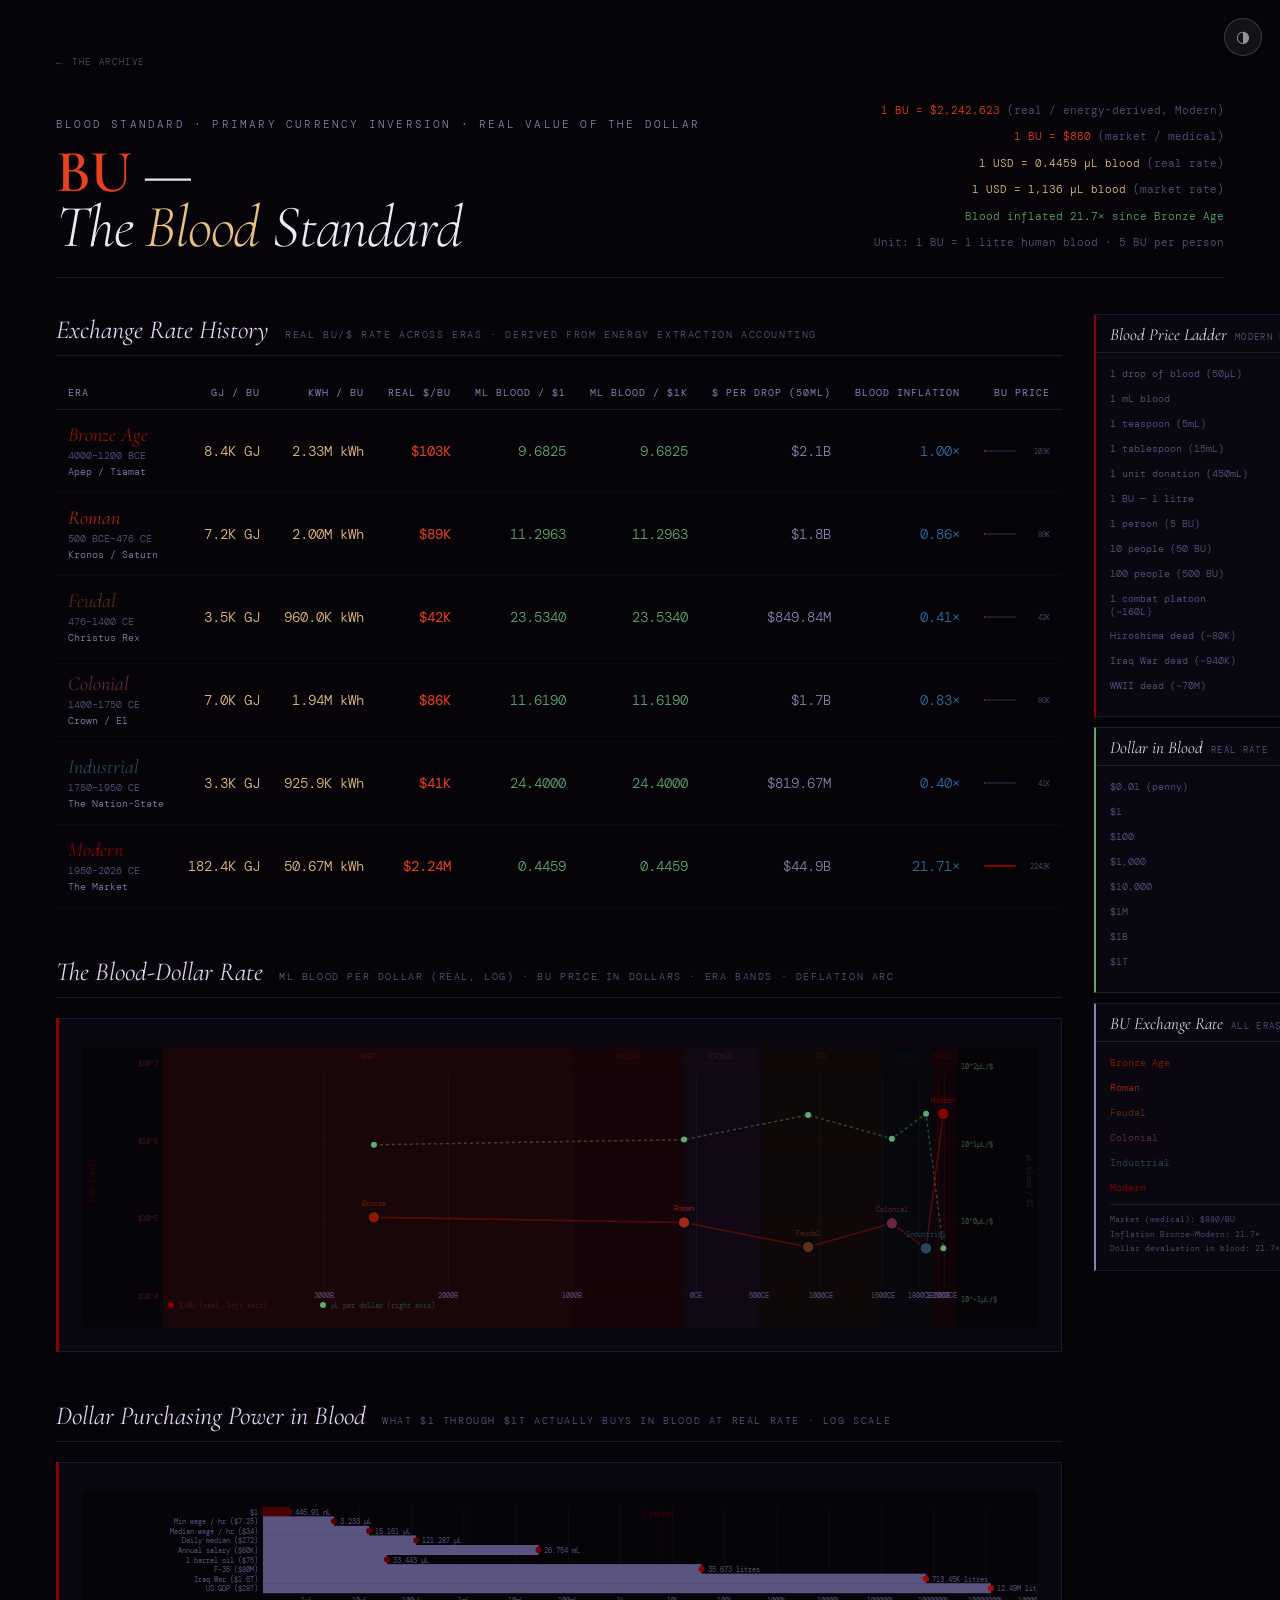
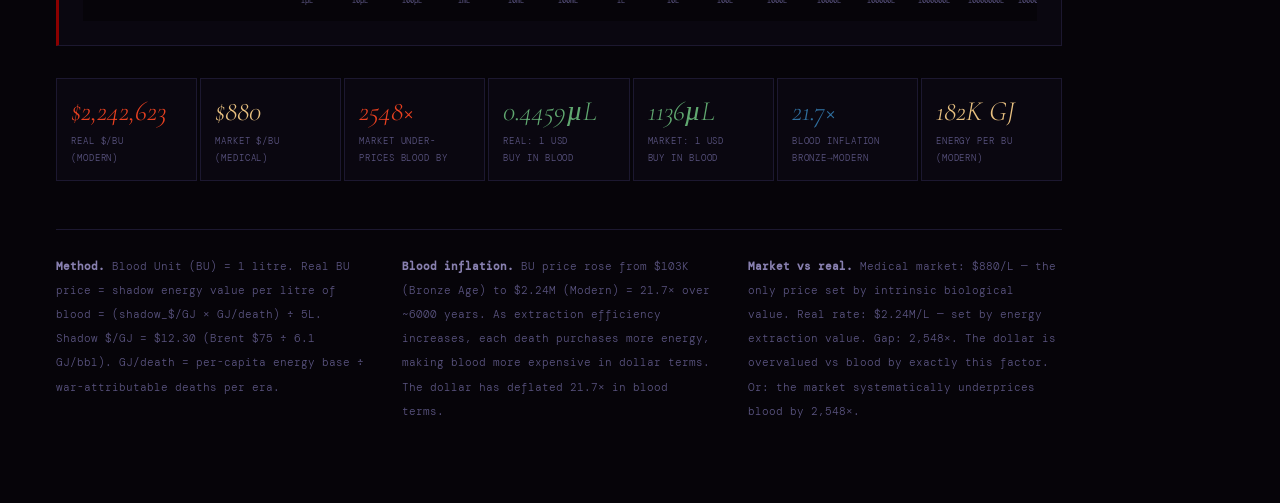
==== commit df367f1d: "style: Increase font sizes and refine spacing for improved readability across various page elements." ====
--- a/blood_standard.html
+++ b/blood_standard.html
@@ -59,7 +59,7 @@
   background: var(--ink);
   color: var(--text);
   font-family: var(--mono);
-  font-size: 12px;
+  font-size: 14px;
   font-weight: 300;
   padding: 52px 56px 80px;
   max-width: 1380px;
@@ -77,7 +77,7 @@
 }
 
 .title-stack .eyebrow {
-  font-size: 9px; letter-spacing: 0.22em; text-transform: uppercase;
+  font-size: 11px; letter-spacing: 0.2em; text-transform: uppercase;
   color: var(--grey); margin-bottom: 14px;
 }
 
@@ -91,7 +91,7 @@
 
 .header-rates {
   text-align: right;
-  font-size: 9px; color: var(--dim); line-height: 2.4;
+  font-size: 11px; color: var(--dim); line-height: 2.4;
 }
 .header-rates .hl  { color: var(--blood3); }
 .header-rates .hl2 { color: var(--plasma); }
@@ -109,34 +109,34 @@
   display: flex; align-items: baseline; gap: 16px;
   border-bottom: 1px solid var(--rule);
   padding-bottom: 10px; margin-bottom: 20px; margin-top: 48px;
-  font-size: 8px; letter-spacing: 0.18em; text-transform: uppercase; color: var(--dim);
+  font-size: 10px; letter-spacing: 0.16em; text-transform: uppercase; color: var(--dim);
 }
 .sh:first-child { margin-top: 0; }
 .sh-t {
-  font-family: var(--serif); font-style: italic; font-size: 20px;
+  font-family: var(--serif); font-style: italic; font-size: 26px;
   color: var(--light); font-weight: 400; letter-spacing: 0; text-transform: none;
 }
 
 /* ── EXCHANGE RATE TABLE ─────────────────────── */
 .xt { width: 100%; border-collapse: collapse; margin-bottom: 0; }
 .xt th {
-  font-size: 7.5px; letter-spacing: 0.13em; text-transform: uppercase;
-  color: var(--dim); text-align: right; padding: 5px 10px;
+  font-size: 10px; letter-spacing: 0.1em; text-transform: uppercase;
+  color: var(--grey); text-align: right; padding: 10px 12px;
   border-bottom: 1px solid var(--rule); font-weight: 400; white-space: nowrap;
 }
 .xt th:first-child { text-align: left; }
 .xt td {
-  padding: 10px 10px; border-bottom: 1px solid rgba(255,255,255,0.022);
+  padding: 14px 12px; border-bottom: 1px solid rgba(255,255,255,0.022);
   text-align: right; vertical-align: middle; white-space: nowrap;
 }
 .xt td:first-child { text-align: left; }
 .xt tr:hover td { background: rgba(255,255,255,0.01); }
 
-.era-cell { display: flex; flex-direction: column; gap: 1px; }
-.era-n { font-family: var(--serif); font-style: italic; font-size: 16px;
+.era-cell { display: flex; flex-direction: column; gap: 3px; }
+.era-n { font-family: var(--serif); font-style: italic; font-size: 20px;
          font-weight: 400; color: var(--white); line-height: 1.1; }
-.era-p { font-size: 7px; color: var(--dim); }
-.era-g { font-size: 7.5px; color: var(--grey); }
+.era-p { font-size: 10px; color: var(--dim); }
+.era-g { font-size: 10px; color: var(--grey); }
 
 .rb  { color: var(--blood3); }
 .rp  { color: var(--plasma); }
@@ -175,21 +175,21 @@
   display: flex; align-items: baseline; gap: 8px;
 }
 .bl-title {
-  font-family: var(--serif); font-style: italic; font-size: 14px;
+  font-family: var(--serif); font-style: italic; font-size: 17px;
   color: var(--light); font-weight: 400;
 }
-.bl-tag { font-size: 7px; letter-spacing: 0.15em; color: var(--dim); }
-.bl-body { padding: 10px 14px 12px; }
+.bl-tag { font-size: 9px; letter-spacing: 0.15em; color: var(--dim); }
+.bl-body { padding: 12px 14px 14px; }
 .bl-row {
   display: flex; justify-content: space-between; align-items: baseline;
-  margin-bottom: 7px; gap: 6px;
-}
-.bl-l { font-size: 7.5px; color: var(--dim); flex-shrink:0; max-width:120px; }
-.bl-v { font-size: 9px; font-weight: 400; text-align: right; }
+  margin-bottom: 9px; gap: 6px;
+}
+.bl-l { font-size: 10px; color: var(--dim); flex-shrink:0; max-width:140px; }
+.bl-v { font-size: 12px; font-weight: 400; text-align: right; }
 
 .footnote {
   margin-top: 48px; border-top: 1px solid var(--rule); padding-top: 24px;
-  font-size: 9px; color: var(--dim); line-height: 2.2;
+  font-size: 11px; color: var(--dim); line-height: 2.2;
   display: grid; grid-template-columns: 1fr 1fr 1fr; gap: 32px;
 }
 .footnote strong { color: var(--grey); }
@@ -199,9 +199,9 @@
   display: grid; grid-template-columns: repeat(7,1fr); gap: 3px; margin-top: 32px;
 }
 .cell { background: var(--deep); border: 1px solid var(--rule); padding: 18px 14px 14px; }
-.cv { font-family: var(--serif); font-style: italic; font-size: 24px;
-      line-height:1; margin-bottom:6px; }
-.cl { font-size: 7.5px; letter-spacing:0.1em; text-transform:uppercase;
+.cv { font-family: var(--serif); font-style: italic; font-size: 28px;
+      line-height:1; margin-bottom:8px; }
+.cl { font-size: 9px; letter-spacing:0.1em; text-transform:uppercase;
       color: var(--dim); line-height:1.8; }
 
 /* ── Responsive ──────────────────────────────────────────────── */
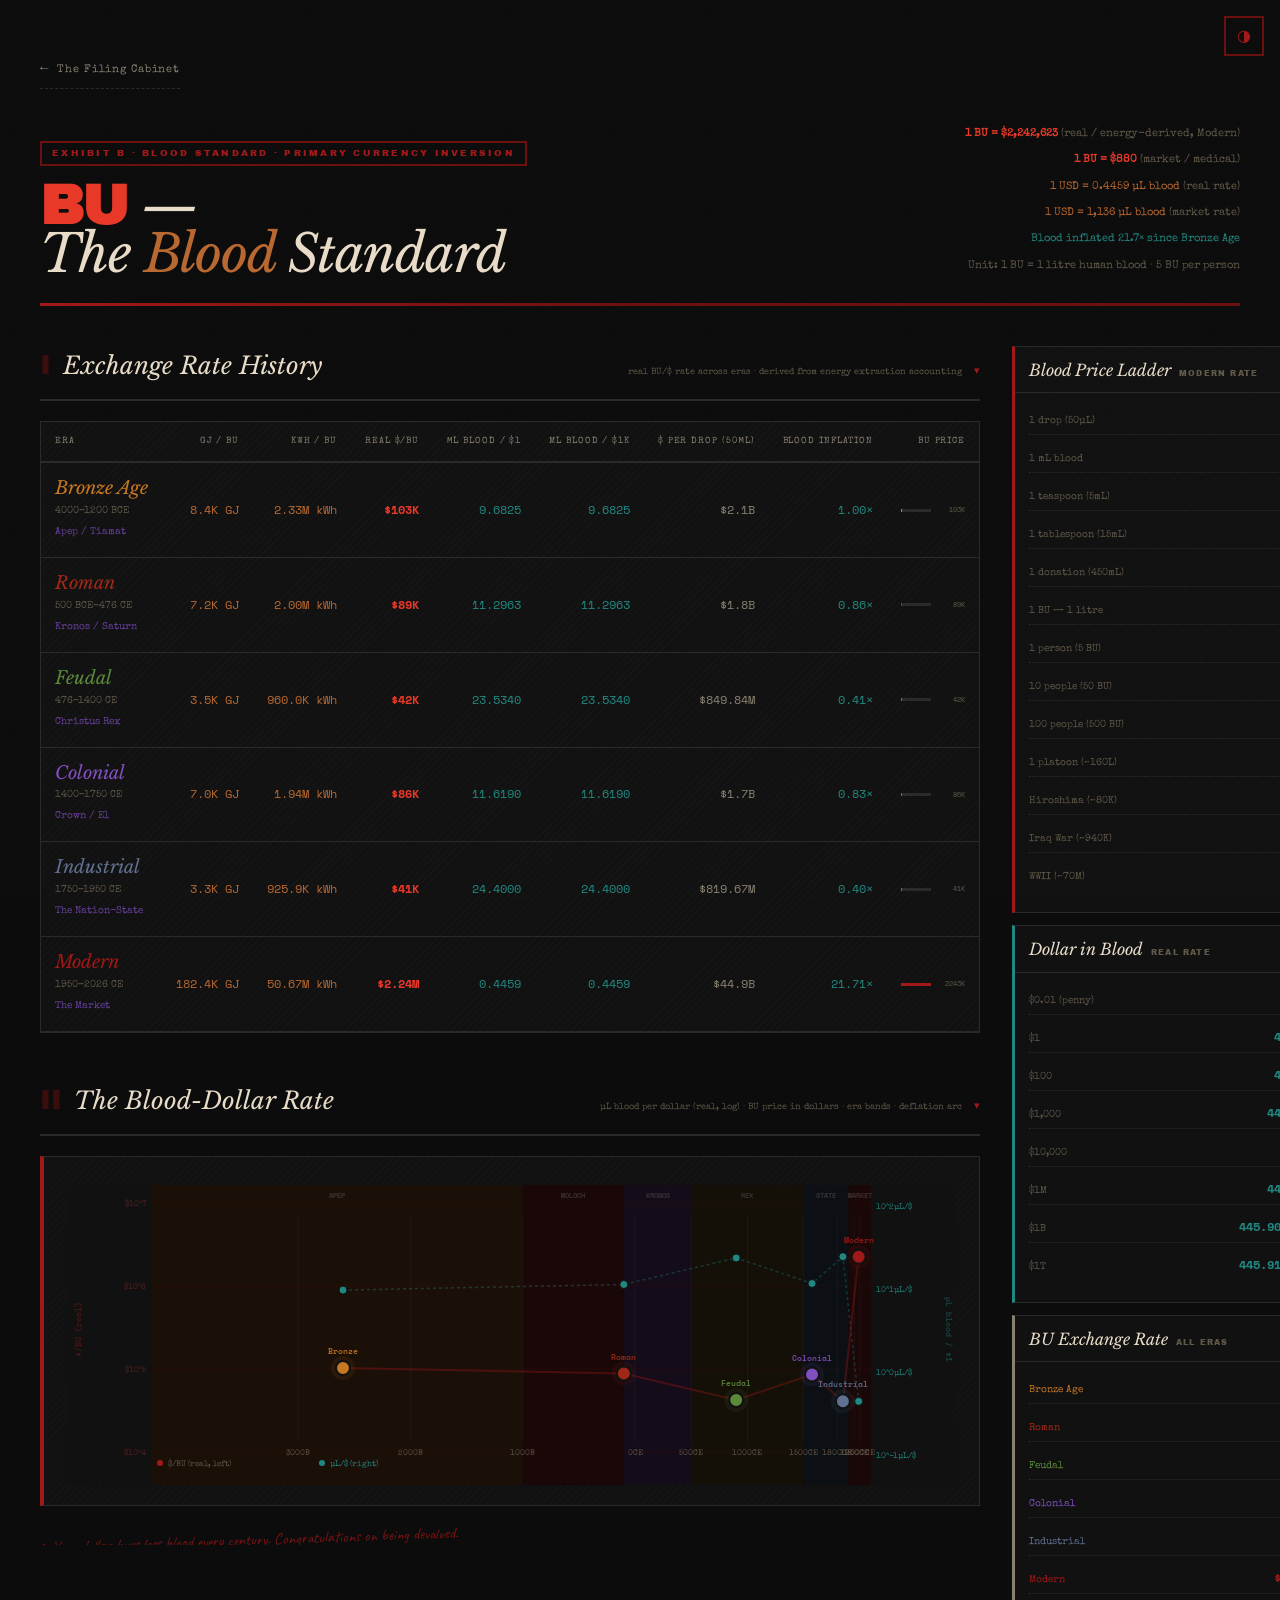
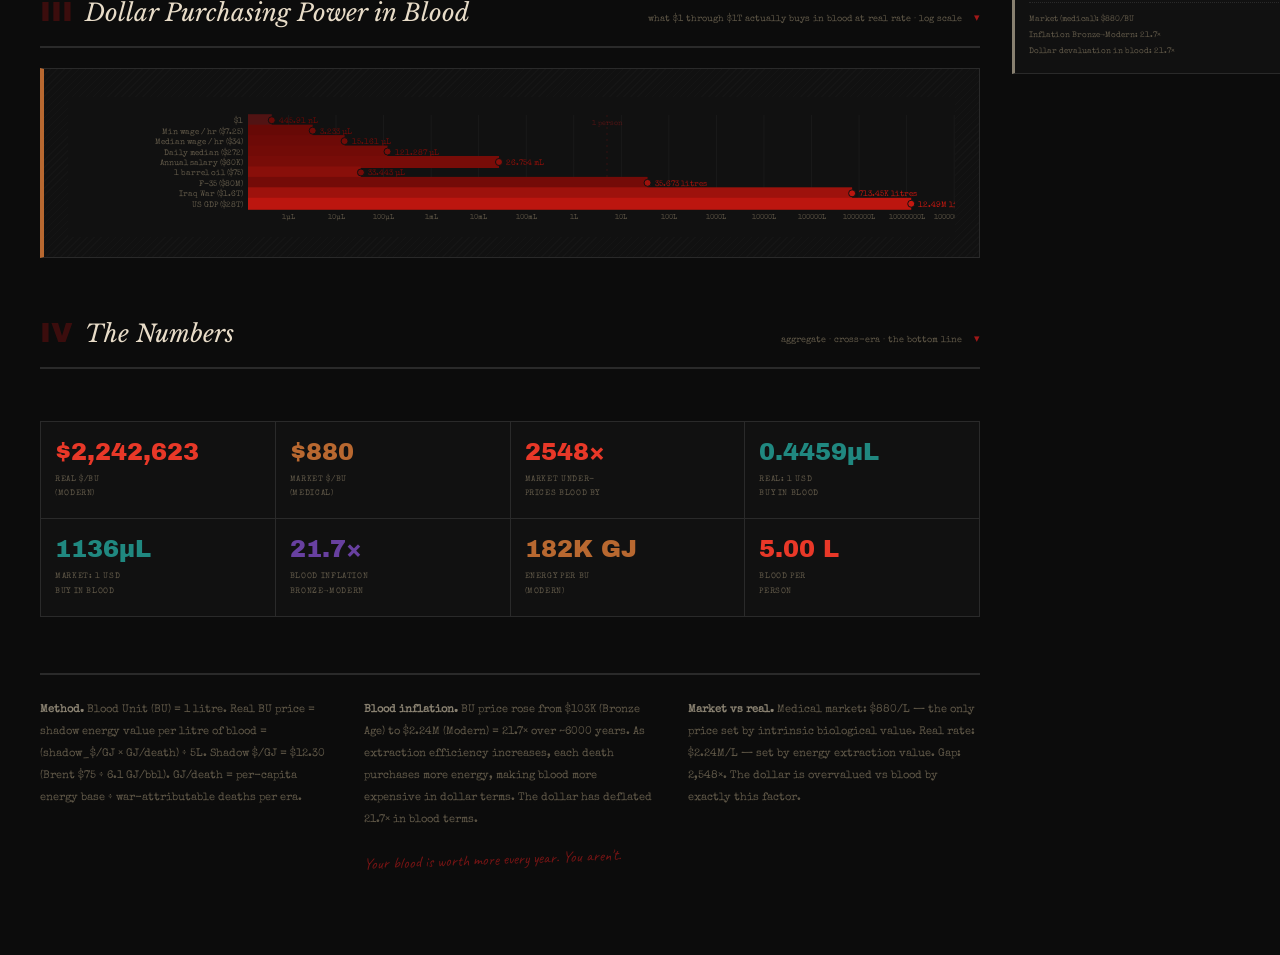
==== commit c595fd06: "style: update various shared CSS properties and layouts." ====
--- a/blood_standard.html
+++ b/blood_standard.html
@@ -3,231 +3,362 @@
 <head>
 <meta charset="UTF-8">
 <meta name="viewport" content="width=device-width, initial-scale=1.0">
-<title>BU — Blood Standard</title>
+<title>BU — The Blood Standard</title>
 <link rel="stylesheet" href="shared.css">
 <style>
-@import url('https://fonts.googleapis.com/css2?family=DM+Mono:ital,wght@0,300;0,400;0,500;1,300&family=Cormorant+Garamond:ital,wght@0,300;0,400;0,600;1,300;1,400;1,600&display=swap');
-
-:root {
-  --ink:    #060409;
-  --deep:   #0a0710;
-  --sfc:    #0e0b18;
-  --rule:   #1c1830;
-  --dim:    #5a5480;
-  --grey:   #8880b0;
-  --text:   #c0b8dc;
-  --light:  #dcd4f0;
-  --white:  #ece8f8;
-
-  --blood:  #8b0000;
-  --blood2: #cc1a00;
-  --blood3: #e84020;
-  --scarlet:#ff3820;
-  --plasma: #e8c080;
-  --dollar: #407850;
-  --dollar2:#60a870;
-  --cold:   #3070a0;
-
-  --mono:   'DM Mono', monospace;
-  --serif:  'Cormorant Garamond', serif;
-}
-
-/* ── Light mode ──────────────────────────────────────────────── */
-[data-theme="light"] {
-  --ink:    #faf8ff;
-  --deep:   #f2eff8;
-  --sfc:    #eae7f5;
-  --rule:   #d0caeb;
-  --dim:    #806888;
-  --grey:   #a090b8;
-  --text:   #201830;
-  --light:  #100820;
-  --white:  #040210;
-  --blood:  #7a0000;
-  --blood2: #aa1400;
-  --blood3: #c83010;
-  --scarlet:#e02808;
-  --plasma: #906020;
-  --dollar: #306040;
-  --dollar2:#408858;
-  --cold:   #205080;
-}
-
-* { margin:0; padding:0; box-sizing:border-box; }
+@import url('https://fonts.googleapis.com/css2?family=Special+Elite&family=Archivo+Black&family=Space+Mono:ital,wght@0,400;0,700;1,400&family=Libre+Baskerville:ital,wght@0,400;0,700;1,400&family=Caveat:wght@400;700&display=swap');
 
 body {
-  background: var(--ink);
-  color: var(--text);
-  font-family: var(--mono);
-  font-size: 14px;
-  font-weight: 300;
-  padding: 52px 56px 80px;
-  max-width: 1380px;
+  padding: 52px 40px 80px;
+  max-width: 1420px;
   margin: 0 auto;
 }
 
-/* ── HEADER ─────────────────────────────────── */
+/* ── HEADER ──────────────────────────────────── */
 header {
-  border-bottom: 1px solid var(--rule);
-  padding-bottom: 22px;
-  margin-bottom: 36px;
+  border-bottom: 3px solid var(--red-dark);
+  padding-bottom: 24px;
+  margin-bottom: 40px;
   display: grid;
   grid-template-columns: 1fr auto;
   align-items: end;
+  position: relative;
+}
+
+header::after {
+  content: '';
+  position: absolute;
+  bottom: -3px;
+  left: 0;
+  right: 0;
+  height: 3px;
+  background: linear-gradient(90deg, var(--red), var(--red-dark), transparent);
+  animation: bloodFill 1.5s var(--ease-out) both;
 }
 
 .title-stack .eyebrow {
-  font-size: 11px; letter-spacing: 0.2em; text-transform: uppercase;
-  color: var(--grey); margin-bottom: 14px;
+  font-family: var(--font-stamp);
+  font-size: 9px;
+  letter-spacing: 0.25em;
+  text-transform: uppercase;
+  color: var(--red);
+  border: 2px solid var(--red-dark);
+  display: inline-block;
+  padding: 3px 10px;
+  margin-bottom: 14px;
 }
 
 h1 {
-  font-family: var(--serif);
-  font-size: 60px; font-weight: 300; font-style: italic;
-  color: var(--white); line-height: 0.92; letter-spacing: -0.02em;
-}
-h1 .bu { color: var(--blood3); font-weight: 600; font-style: normal; }
-h1 .em { color: var(--plasma); }
+  font-family: var(--font-book);
+  font-size: 52px;
+  font-weight: 400;
+  font-style: italic;
+  color: var(--bone);
+  line-height: 0.92;
+  letter-spacing: -0.02em;
+}
+
+h1 .bu {
+  font-family: var(--font-stamp);
+  color: var(--red-bright);
+  font-weight: 900;
+  font-style: normal;
+  font-size: 56px;
+}
+
+h1 .em { color: var(--rust); }
 
 .header-rates {
   text-align: right;
-  font-size: 11px; color: var(--dim); line-height: 2.4;
-}
-.header-rates .hl  { color: var(--blood3); }
-.header-rates .hl2 { color: var(--plasma); }
-.header-rates .hl3 { color: var(--dollar2); }
-
-/* ── LAYOUT ─────────────────────────────────── */
+  font-family: var(--font-type);
+  font-size: 11px;
+  color: var(--smoke);
+  line-height: 2.4;
+}
+
+.header-rates .hl  { color: var(--red-bright); font-weight: 700; }
+.header-rates .hl2 { color: var(--rust); }
+.header-rates .hl3 { color: var(--teal); }
+
+/* ── LAYOUT ──────────────────────────────────── */
 .body {
   display: grid;
   grid-template-columns: 1fr 340px;
   gap: 32px;
 }
 
-/* section heads */
+/* ── Section Heads (toggleable) ──────────────── */
 .sh {
-  display: flex; align-items: baseline; gap: 16px;
-  border-bottom: 1px solid var(--rule);
-  padding-bottom: 10px; margin-bottom: 20px; margin-top: 48px;
-  font-size: 10px; letter-spacing: 0.16em; text-transform: uppercase; color: var(--dim);
-}
+  display: flex;
+  align-items: baseline;
+  gap: 12px;
+  border-bottom: 2px solid var(--border);
+  padding-bottom: 12px;
+  margin-bottom: 20px;
+  margin-top: 48px;
+  cursor: pointer;
+  user-select: none;
+  transition: border-color 0.2s ease;
+}
+
+.sh:hover { border-color: var(--red-dark); }
 .sh:first-child { margin-top: 0; }
+
+.sh-num {
+  font-family: var(--font-stamp);
+  font-size: 28px;
+  color: var(--red-dark);
+  opacity: 0.5;
+  line-height: 1;
+}
+
 .sh-t {
-  font-family: var(--serif); font-style: italic; font-size: 26px;
-  color: var(--light); font-weight: 400; letter-spacing: 0; text-transform: none;
-}
-
-/* ── EXCHANGE RATE TABLE ─────────────────────── */
-.xt { width: 100%; border-collapse: collapse; margin-bottom: 0; }
-.xt th {
-  font-size: 10px; letter-spacing: 0.1em; text-transform: uppercase;
-  color: var(--grey); text-align: right; padding: 10px 12px;
-  border-bottom: 1px solid var(--rule); font-weight: 400; white-space: nowrap;
-}
-.xt th:first-child { text-align: left; }
-.xt td {
-  padding: 14px 12px; border-bottom: 1px solid rgba(255,255,255,0.022);
-  text-align: right; vertical-align: middle; white-space: nowrap;
-}
-.xt td:first-child { text-align: left; }
-.xt tr:hover td { background: rgba(255,255,255,0.01); }
-
-.era-cell { display: flex; flex-direction: column; gap: 3px; }
-.era-n { font-family: var(--serif); font-style: italic; font-size: 20px;
-         font-weight: 400; color: var(--white); line-height: 1.1; }
-.era-p { font-size: 10px; color: var(--dim); }
-.era-g { font-size: 10px; color: var(--grey); }
-
-.rb  { color: var(--blood3); }
-.rp  { color: var(--plasma); }
-.rd  { color: var(--dollar2); }
-.rg  { color: var(--grey); }
-.rc  { color: var(--cold); }
-
-/* inline blood bar */
+  font-family: var(--font-book);
+  font-style: italic;
+  font-size: 24px;
+  color: var(--bone);
+  font-weight: 400;
+}
+
+.sh-sub {
+  font-family: var(--font-type);
+  font-size: 9px;
+  color: var(--smoke);
+  margin-left: auto;
+}
+
+.sh-toggle {
+  font-family: var(--font-mono);
+  font-size: 11px;
+  color: var(--red);
+  transition: transform 0.3s var(--ease-out);
+  display: inline-block;
+}
+
+.sh.closed .sh-toggle {
+  transform: rotate(-90deg);
+}
+
+.section-body {
+  overflow: hidden;
+  max-height: 6000px;
+  transition: max-height 0.6s var(--ease-out), opacity 0.4s ease;
+  opacity: 1;
+}
+
+.section-body.collapsed {
+  max-height: 0;
+  opacity: 0;
+}
+
+/* ── EXCHANGE TABLE ──────────────────────────── */
+.tbl-wrap {
+  overflow-x: auto;
+  -webkit-overflow-scrolling: touch;
+  border: 1px solid var(--border);
+  background: var(--card);
+  background-image: var(--stripe);
+}
+
+.era-cell { display: flex; flex-direction: column; gap: 4px; }
+.era-n {
+  font-family: var(--font-book);
+  font-style: italic;
+  font-size: 18px;
+  font-weight: 400;
+  color: var(--bone);
+  line-height: 1.1;
+}
+.era-p { font-size: 10px; color: var(--smoke); font-family: var(--font-type); }
+.era-g { font-size: 10px; color: var(--bruise); font-family: var(--font-type); }
+
+.rb  { color: var(--red-bright); }
+.rp  { color: var(--rust); }
+.rd  { color: var(--teal); }
+.rg  { color: var(--ash); }
+.rc  { color: var(--teal); }
+
 .bb { display: flex; align-items: center; gap: 6px; }
-.bt { flex:1; height:2px; background: var(--rule); position:relative; min-width:30px; }
-.bf { position:absolute; left:0; top:0; height:100%; }
-
-/* ── CANVASES ────────────────────────────────── */
-canvas { display: block; width: 100% !important; }
-
+.bt { flex:1; height:3px; background: var(--border); position:relative; min-width:30px; }
+.bf { position:absolute; left:0; top:0; height:100%; transition: width 1s var(--ease-out); }
+
+/* ── CHART WRAP ──────────────────────────────── */
 .chart-wrap {
-  background: var(--deep);
-  border: 1px solid var(--rule);
-  border-left: 3px solid var(--blood);
-  padding: 28px 24px 24px;
-  margin-bottom: 4px;
-}
-
-/* ── PRICE LADDER ────────────────────────────── */
-/* right column */
-.sidebar {}
-
+  background: var(--card);
+  border: 1px solid var(--border);
+  border-left: 4px solid var(--red);
+  padding: 28px 24px 20px;
+  margin-bottom: 8px;
+  position: relative;
+  background-image: var(--stripe);
+}
+
+.chart-wrap.rust { border-left-color: var(--rust); }
+
+canvas { display: block; width: 100% !important; cursor: crosshair; }
+
+/* ── SIDEBAR PANELS ──────────────────────────── */
 .bl-panel {
-  border: 1px solid var(--rule);
-  background: var(--deep);
-  margin-bottom: 10px;
-}
+  border: 1px solid var(--border);
+  background: var(--card);
+  margin-bottom: 12px;
+  transition: border-color 0.2s ease;
+}
+
+.bl-panel:hover { border-color: var(--border-hi); }
+
 .bl-head {
-  padding: 9px 14px 7px;
-  border-bottom: 1px solid var(--rule);
-  display: flex; align-items: baseline; gap: 8px;
-}
+  padding: 10px 14px 8px;
+  border-bottom: 1px solid var(--border);
+  display: flex;
+  align-items: baseline;
+  gap: 8px;
+}
+
 .bl-title {
-  font-family: var(--serif); font-style: italic; font-size: 17px;
-  color: var(--light); font-weight: 400;
-}
-.bl-tag { font-size: 9px; letter-spacing: 0.15em; color: var(--dim); }
+  font-family: var(--font-book);
+  font-style: italic;
+  font-size: 16px;
+  color: var(--bone);
+  font-weight: 400;
+}
+
+.bl-tag {
+  font-family: var(--font-stamp);
+  font-size: 8px;
+  letter-spacing: 0.15em;
+  text-transform: uppercase;
+  color: var(--smoke);
+}
+
 .bl-body { padding: 12px 14px 14px; }
+
 .bl-row {
-  display: flex; justify-content: space-between; align-items: baseline;
-  margin-bottom: 9px; gap: 6px;
-}
-.bl-l { font-size: 10px; color: var(--dim); flex-shrink:0; max-width:140px; }
-.bl-v { font-size: 12px; font-weight: 400; text-align: right; }
-
-.footnote {
-  margin-top: 48px; border-top: 1px solid var(--rule); padding-top: 24px;
-  font-size: 11px; color: var(--dim); line-height: 2.2;
-  display: grid; grid-template-columns: 1fr 1fr 1fr; gap: 32px;
-}
-.footnote strong { color: var(--grey); }
+  display: flex;
+  justify-content: space-between;
+  align-items: baseline;
+  margin-bottom: 8px;
+  gap: 8px;
+  padding: 4px 0;
+  border-bottom: 1px dotted var(--border);
+  transition: background 0.15s ease;
+}
+
+.bl-row:last-child { border-bottom: none; }
+
+.bl-row:hover {
+  background: var(--surface);
+  padding-left: 4px;
+  margin-left: -4px;
+}
+
+.bl-l {
+  font-family: var(--font-type);
+  font-size: 10px;
+  color: var(--smoke);
+  flex-shrink: 0;
+  max-width: 150px;
+}
+
+.bl-v {
+  font-family: var(--font-mono);
+  font-size: 12px;
+  font-weight: 700;
+  text-align: right;
+}
 
 /* ── BOTTOM CELLS ────────────────────────────── */
 .cells {
-  display: grid; grid-template-columns: repeat(7,1fr); gap: 3px; margin-top: 32px;
-}
-.cell { background: var(--deep); border: 1px solid var(--rule); padding: 18px 14px 14px; }
-.cv { font-family: var(--serif); font-style: italic; font-size: 28px;
-      line-height:1; margin-bottom:8px; }
-.cl { font-size: 9px; letter-spacing:0.1em; text-transform:uppercase;
-      color: var(--dim); line-height:1.8; }
-
-/* ── Responsive ──────────────────────────────────────────────── */
+  display: grid;
+  grid-template-columns: repeat(4, 1fr);
+  gap: 1px;
+  background: var(--border);
+  border: 1px solid var(--border);
+  margin-top: 32px;
+}
+
+.cell {
+  background: var(--card);
+  padding: 18px 14px;
+  transition: background 0.2s ease;
+  position: relative;
+  overflow: hidden;
+}
+
+.cell::before {
+  content: '';
+  position: absolute;
+  top: 0;
+  left: 0;
+  width: 0;
+  height: 2px;
+  background: var(--red);
+  transition: width 0.5s var(--ease-out);
+}
+
+.cell:hover { background: var(--surface); }
+.cell:hover::before { width: 100%; }
+
+.cv {
+  font-family: var(--font-stamp);
+  font-size: 24px;
+  line-height: 1;
+  margin-bottom: 8px;
+}
+
+.cl {
+  font-family: var(--font-type);
+  font-size: 8px;
+  letter-spacing: 0.08em;
+  text-transform: uppercase;
+  color: var(--smoke);
+  line-height: 1.8;
+}
+
+/* ── Handwritten notes ───────────────────────── */
+.margin-note {
+  font-family: var(--font-hand);
+  font-size: 16px;
+  color: var(--red);
+  transform: rotate(-2deg);
+  margin-top: 12px;
+  opacity: 0.7;
+}
+
+/* ── Footnote ────────────────────────────────── */
+.footnote {
+  margin-top: 56px;
+  border-top: 2px solid var(--border);
+  padding-top: 24px;
+  display: grid;
+  grid-template-columns: 1fr 1fr 1fr;
+  gap: 32px;
+}
+
+.footnote-block {
+  font-family: var(--font-type);
+  font-size: 11px;
+  color: var(--smoke);
+  line-height: 2;
+}
+
+.footnote-block strong { color: var(--ash); }
+
+/* ── Responsive ──────────────────────────────── */
 @media (max-width: 900px) {
-  body { padding: 28px 20px 60px; }
-
+  body { padding: 28px 16px 60px; }
   header { grid-template-columns: 1fr; }
   .header-rates { text-align: left; margin-top: 12px; }
-
   .body { grid-template-columns: 1fr; }
-
-  /* 7-col cell grid → 4 */
-  .cells { grid-template-columns: repeat(4, 1fr) !important; }
-
-  /* 3-col footnote → 1 */
+  .cells { grid-template-columns: repeat(2, 1fr) !important; }
   .footnote { grid-template-columns: 1fr; gap: 12px; }
-
-  canvas { overflow-x: auto; }
+  .sh-sub { display: none; }
 }
 
 @media (max-width: 600px) {
-  h1 { font-size: 36px; }
-
-  .cells { grid-template-columns: repeat(3, 1fr) !important; }
-
-  .footnote { grid-template-columns: 1fr; }
+  h1 { font-size: 32px; }
+  h1 .bu { font-size: 36px; }
+  .cells { grid-template-columns: 1fr !important; }
 }
 </style>
 </head>
@@ -235,7 +366,7 @@
 
 <header>
   <div class="title-stack">
-    <div class="eyebrow">Blood Standard · Primary Currency Inversion · Real Value of the Dollar</div>
+    <div class="eyebrow">Exhibit B · Blood Standard · Primary Currency Inversion</div>
     <h1>
       <span class="bu">BU</span> —<br>
       The <span class="em">Blood</span> Standard
@@ -247,92 +378,131 @@
     <span class="hl2">1 USD = 0.4459 µL blood</span> (real rate)<br>
     <span class="hl2">1 USD = 1,136 µL blood</span> (market rate)<br>
     <span class="hl3">Blood inflated 21.7× since Bronze Age</span><br>
-    <span style="color:var(--dim)">Unit: 1 BU = 1 litre human blood · 5 BU per person</span>
+    <span style="color:var(--smoke)">Unit: 1 BU = 1 litre human blood · 5 BU per person</span>
   </div>
 </header>
 
 <div class="body">
 <div>
 
-<!-- ERA TABLE -->
-<div class="sh"><span class="sh-t">Exchange Rate History</span>
-  <span>real BU/$ rate across eras · derived from energy extraction accounting</span>
-</div>
-<table class="xt" id="xt"></table>
-
-<!-- MAIN CHART: blood-dollar rate history -->
-<div class="sh"><span class="sh-t">The Blood-Dollar Rate</span>
-  <span>µL blood per dollar (real, log) · BU price in dollars · era bands · deflation arc</span>
-</div>
-<div class="chart-wrap">
-  <canvas id="c1" height="280"></canvas>
-</div>
-
-<!-- PURCHASING POWER CHART -->
-<div class="sh"><span class="sh-t">Dollar Purchasing Power in Blood</span>
-  <span>what $1 through $1T actually buys in blood at real rate · log scale</span>
-</div>
-<div class="chart-wrap">
-  <canvas id="c2" height="130"></canvas>
-</div>
-
-<!-- CELLS -->
-<div class="cells" id="cells"></div>
-
-<div class="footnote">
-  <div><strong>Method.</strong> Blood Unit (BU) = 1 litre. Real BU price = shadow energy value per litre of blood
+<!-- SECTION 1: ERA TABLE -->
+<div class="sh reveal" data-target="bs1" onclick="toggleSection(this)">
+  <span class="sh-num">I</span>
+  <span class="sh-t">Exchange Rate History</span>
+  <span class="sh-sub">real BU/$ rate across eras · derived from energy extraction accounting</span>
+  <span class="sh-toggle">▾</span>
+</div>
+<div class="section-body reveal" id="bs1">
+  <div class="tbl-wrap">
+    <table class="xt" id="xt"></table>
+  </div>
+</div>
+
+<!-- SECTION 2: BLOOD-DOLLAR RATE -->
+<div class="sh reveal" data-target="bs2" onclick="toggleSection(this)">
+  <span class="sh-num">II</span>
+  <span class="sh-t">The Blood-Dollar Rate</span>
+  <span class="sh-sub">µL blood per dollar (real, log) · BU price in dollars · era bands · deflation arc</span>
+  <span class="sh-toggle">▾</span>
+</div>
+<div class="section-body reveal" id="bs2">
+  <div class="chart-wrap">
+    <canvas id="c1" height="300"></canvas>
+  </div>
+  <div class="margin-note">↑ Your dollar buys less blood every century. Congratulations on being devalued.</div>
+</div>
+
+<!-- SECTION 3: PURCHASING POWER -->
+<div class="sh reveal" data-target="bs3" onclick="toggleSection(this)">
+  <span class="sh-num">III</span>
+  <span class="sh-t">Dollar Purchasing Power in Blood</span>
+  <span class="sh-sub">what $1 through $1T actually buys in blood at real rate · log scale</span>
+  <span class="sh-toggle">▾</span>
+</div>
+<div class="section-body reveal" id="bs3">
+  <div class="chart-wrap rust">
+    <canvas id="c2" height="140"></canvas>
+  </div>
+</div>
+
+<!-- SECTION 4: CELLS -->
+<div class="sh reveal" data-target="bs4" onclick="toggleSection(this)">
+  <span class="sh-num">IV</span>
+  <span class="sh-t">The Numbers</span>
+  <span class="sh-sub">aggregate · cross-era · the bottom line</span>
+  <span class="sh-toggle">▾</span>
+</div>
+<div class="section-body reveal" id="bs4">
+  <div class="cells" id="cells"></div>
+</div>
+
+<!-- FOOTNOTES -->
+<div class="footnote reveal">
+  <div class="footnote-block"><strong>Method.</strong> Blood Unit (BU) = 1 litre. Real BU price = shadow energy value per litre of blood
     = (shadow_$/GJ × GJ/death) ÷ 5L. Shadow $/GJ = $12.30 (Brent $75 ÷ 6.1 GJ/bbl).
     GJ/death = per-capita energy base ÷ war-attributable deaths per era.</div>
-  <div><strong>Blood inflation.</strong> BU price rose from $103K (Bronze Age) to $2.24M (Modern) = 21.7×
+  <div class="footnote-block"><strong>Blood inflation.</strong> BU price rose from $103K (Bronze Age) to $2.24M (Modern) = 21.7×
     over ~6000 years. As extraction efficiency increases, each death purchases more energy,
-    making blood more expensive in dollar terms. The dollar has deflated 21.7× in blood terms.</div>
-  <div><strong>Market vs real.</strong> Medical market: $880/L — the only price set by intrinsic
+    making blood more expensive in dollar terms. The dollar has deflated 21.7× in blood terms.
+    <div class="margin-note">Your blood is worth more every year. You aren't.</div>
+  </div>
+  <div class="footnote-block"><strong>Market vs real.</strong> Medical market: $880/L — the only price set by intrinsic
     biological value. Real rate: $2.24M/L — set by energy extraction value.
-    Gap: 2,548×. The dollar is overvalued vs blood by exactly this factor.
-    Or: the market systematically underprices blood by 2,548×.</div>
+    Gap: 2,548×. The dollar is overvalued vs blood by exactly this factor.</div>
 </div>
 
 </div>
 
 <!-- SIDEBAR -->
-<div class="sidebar" id="sb"></div>
+<div class="sidebar reveal" id="sb"></div>
 </div>
 
 <script>
+/* ═══════ TOGGLE SECTIONS ═══════ */
+function toggleSection(el) {
+  var target = document.getElementById(el.getAttribute('data-target'));
+  if (!target) return;
+  el.classList.toggle('closed');
+  target.classList.toggle('collapsed');
+  if (!target.classList.contains('collapsed')) {
+    setTimeout(function() { init(); }, 100);
+  }
+}
+
+/* ═══════ DATA ═══════ */
 const SGJ  = 75 / 6.1;
 const MED  = 880;
 const EJ   = 1e9;
 
 const ERAS = [
   {n:'Bronze Age', p:'4000–1200 BCE', g:'Apep / Tiamat',
-   pop:50e6,  gpc:6,  yrs:2800, d:20e6, col:'#8b1a00'},
+   pop:50e6,  gpc:6,  yrs:2800, d:20e6, col:'#c87820'},
   {n:'Roman',      p:'500 BCE–476 CE', g:'Kronos / Saturn',
    pop:60e6,  gpc:10, yrs:900,  d:15e6, col:'#a02818'},
   {n:'Feudal',     p:'476–1400 CE',  g:'Christus Rex',
-   pop:80e6,  gpc:12, yrs:900,  d:50e6, col:'#5a3018'},
+   pop:80e6,  gpc:12, yrs:900,  d:50e6, col:'#5a8a3a'},
   {n:'Colonial',   p:'1400–1750 CE', g:'Crown / El',
-   pop:80e6,  gpc:15, yrs:350,  d:12e6, col:'#6a2840'},
+   pop:80e6,  gpc:15, yrs:350,  d:12e6, col:'#8050c0'},
   {n:'Industrial', p:'1750–1950 CE', g:'The Nation-State',
-   pop:400e6, gpc:25, yrs:200,  d:120e6,col:'#284860'},
+   pop:400e6, gpc:25, yrs:200,  d:120e6,col:'#607090'},
   {n:'Modern',     p:'1950–2026 CE', g:'The Market',
-   pop:4e9,   gpc:75, yrs:76,   d:25e6, col:'#8b0000'},
+   pop:4e9,   gpc:75, yrs:76,   d:25e6, col:'#a01818'},
 ];
 
 ERAS.forEach(e => {
   e.tGJ       = e.pop * e.gpc * e.yrs;
   e.tEJ       = e.tGJ / EJ;
   e.gpd       = e.tGJ / e.d;
-  e.BU_price  = SGJ * e.gpd / 5;         // $/BU real
-  e.uL_per_d  = 1e6 / e.BU_price;        // µL blood per dollar
-  e.mL_per_d  = 1000 / e.BU_price;       // mL blood per dollar
-  e.GJ_per_BU = e.gpd / 5;               // energy per litre
+  e.BU_price  = SGJ * e.gpd / 5;
+  e.uL_per_d  = 1e6 / e.BU_price;
+  e.mL_per_d  = 1000 / e.BU_price;
+  e.GJ_per_BU = e.gpd / 5;
   e.kWh_BU    = e.GJ_per_BU * 277.78;
 });
 
 const MODERN = ERAS[5];
 const BRONZE = ERAS[0];
 
-// FORMATTERS
 const fB = n => {
   if (n >= 1e6)  return (n/1e6).toFixed(2)+'M litres';
   if (n >= 1e3)  return (n/1e3).toFixed(2)+'K litres';
@@ -344,7 +514,9 @@
 const fD = n => n>=1e12?'$'+(n/1e12).toFixed(1)+'T':n>=1e9?'$'+(n/1e9).toFixed(1)+'B':n>=1e6?'$'+(n/1e6).toFixed(2)+'M':n>=1e3?'$'+(n/1e3).toFixed(0)+'K':'$'+n.toFixed(0);
 const fN = n => n>=1e6?(n/1e6).toFixed(2)+'M':n>=1e3?(n/1e3).toFixed(1)+'K':n.toFixed(2);
 
-// ── ERA TABLE ─────────────────────────────────────────────────────
+function isDark(){ return document.documentElement.getAttribute('data-theme') !== 'light'; }
+
+/* ═══════ ERA TABLE ═══════ */
 const xt = document.getElementById('xt');
 const maxBU = Math.max(...ERAS.map(e=>e.BU_price));
 
@@ -361,7 +533,7 @@
 </tr></thead><tbody>`;
 
 ERAS.forEach(e => {
-  const dollar_per_drop = e.BU_price / (50/1e6);  // $50µL = 1 drop
+  const dollar_per_drop = e.BU_price / (50/1e6);
   const infl = e.BU_price / BRONZE.BU_price;
   const bw   = (e.BU_price / maxBU) * 100;
   xt.innerHTML += `<tr>
@@ -372,7 +544,7 @@
     </div></td>
     <td class="rp">${fN(e.GJ_per_BU)} GJ</td>
     <td class="rp">${fN(e.kWh_BU)} kWh</td>
-    <td class="rb" style="font-weight:400">${fD(e.BU_price)}</td>
+    <td class="rb" style="font-weight:700">${fD(e.BU_price)}</td>
     <td class="rd">${e.uL_per_d.toFixed(4)}</td>
     <td class="rd">${(e.mL_per_d*1000).toFixed(4)}</td>
     <td class="rg">${fD(dollar_per_drop)}</td>
@@ -380,32 +552,31 @@
     <td>
       <div class="bb">
         <div class="bt"><div class="bf" style="width:${bw}%;background:${e.col}"></div></div>
-        <span style="font-size:7px;color:var(--dim);min-width:28px;text-align:right">${(e.BU_price/1e3).toFixed(0)}K</span>
+        <span style="font-size:7px;color:var(--smoke);min-width:28px;text-align:right">${(e.BU_price/1e3).toFixed(0)}K</span>
       </div>
     </td>
   </tr>`;
 });
 xt.innerHTML += '</tbody>';
 
-// ── MAIN CHART ────────────────────────────────────────────────────
+/* ═══════ CHARTS ═══════ */
 function drawC1() {
-  const isDark = document.documentElement.getAttribute('data-theme') !== 'light';
-  const bgCol   = isDark ? '#060409' : '#faf8ff';
-  const gridCol = isDark ? 'rgba(255,255,255,0.04)' : 'rgba(0,0,0,0.06)';
-  const textCol = isDark ? '#5a5480' : '#4a3a78';
-  const axisCol = isDark ? '#4a1818' : '#7a2828';
+  const dk = isDark();
+  const bgCol   = dk ? '#111111' : '#ebe2cc';
+  const gridCol = dk ? 'rgba(255,255,255,0.04)' : 'rgba(0,0,0,0.07)';
+  const textCol = dk ? '#605848' : '#5a5040';
+  const axisCol = dk ? '#5a2020' : '#7a3030';
 
   const cv = document.getElementById('c1');
-  const W = cv.offsetWidth, H = 280;
+  const W = cv.offsetWidth, H = 300;
   cv.width = W; cv.height = H;
   const c = cv.getContext('2d');
-  const P = {t:28, r:80, b:40, l:80};
+  const P = {t:30, r:84, b:42, l:84};
   const pw = W-P.l-P.r, ph = H-P.t-P.b;
 
   const tMin = -4300, tMax = 2100;
   const midYr = [-2600, -100, 900, 1575, 1850, 1990];
 
-  // Two series: BU price in $ (left), µL/$ (right — inverse)
   const logBU = ERAS.map(e => Math.log10(e.BU_price));
   const loguL = ERAS.map(e => Math.log10(e.uL_per_d));
 
@@ -419,98 +590,111 @@
   c.fillStyle = bgCol; c.fillRect(0,0,W,H);
 
   // Era bands
-  [{t0:-4300,t1:-1000,lb:'APEP',    cl:'#5a100a'},
-   {t0:-1000,t1:-100, lb:'MOLOCH',  cl:'#4a0808'},
-   {t0:-100, t1:500,  lb:'KRONOS',  cl:'#3a1840'},
-   {t0:500,  t1:1500, lb:'REX',     cl:'#2a1808'},
-   {t0:1500, t1:1900, lb:'STATE',   cl:'#0a1820'},
-   {t0:1900, t1:2100, lb:'MARKET',  cl:'#3a0808'},
+  [{t0:-4300,t1:-1000,lb:'APEP',    cl:dk?'#1a1008':'#e8dcc0'},
+   {t0:-1000,t1:-100, lb:'MOLOCH',  cl:dk?'#1a0808':'#e8c8c0'},
+   {t0:-100, t1:500,  lb:'KRONOS',  cl:dk?'#140c18':'#d8c8d8'},
+   {t0:500,  t1:1500, lb:'REX',     cl:dk?'#141008':'#d8d4c4'},
+   {t0:1500, t1:1900, lb:'STATE',   cl:dk?'#0c1014':'#c8d0d4'},
+   {t0:1900, t1:2100, lb:'MARKET',  cl:dk?'#1a0808':'#e0c4c4'},
   ].forEach(b=>{
     const x0=cx(b.t0), x1=cx(b.t1);
-    c.fillStyle=b.cl+'38'; c.fillRect(x0,0,x1-x0,H);
-    c.fillStyle=b.cl+'cc'; c.font='7px DM Mono,monospace'; c.textAlign='center';
-    if(x1-x0>20) c.fillText(b.lb,(x0+x1)/2,12);
+    c.fillStyle=b.cl; c.fillRect(x0,0,x1-x0,H);
+    c.fillStyle=dk?'rgba(255,255,255,0.15)':'rgba(0,0,0,0.18)';
+    c.font='bold 7px "Space Mono",monospace'; c.textAlign='center';
+    if(x1-x0>20) c.fillText(b.lb,(x0+x1)/2,13);
   });
 
   // Grid
   for(let y=Math.floor(yBUn); y<=Math.ceil(yBUx); y++){
     c.beginPath(); c.moveTo(P.l,cyB(y)); c.lineTo(W-P.r,cyB(y));
-    c.strokeStyle=isDark?'rgba(139,0,0,0.1)':'rgba(120,0,0,0.08)'; c.lineWidth=1; c.stroke();
-    c.fillStyle=axisCol; c.font='7px DM Mono,monospace'; c.textAlign='right';
-    c.fillText('$10^'+y,P.l-5,cyB(y)+3);
+    c.strokeStyle=dk?'rgba(160,24,24,0.08)':'rgba(120,16,16,0.06)'; c.lineWidth=1; c.stroke();
+    c.fillStyle=axisCol; c.font='8px "Special Elite",monospace'; c.textAlign='right';
+    c.fillText('$10^'+y,P.l-6,cyB(y)+3);
   }
+
   [-3000,-2000,-1000,0,500,1000,1500,1800,1950,2000].forEach(t=>{
     c.beginPath(); c.moveTo(cx(t),P.t); c.lineTo(cx(t),H-P.b);
     c.strokeStyle=gridCol; c.lineWidth=1; c.stroke();
-    c.fillStyle=textCol; c.font='7px DM Mono,monospace'; c.textAlign='center';
-    c.fillText(t<0?Math.abs(t)+'B':t+'CE',cx(t),H-P.b+11);
+    c.fillStyle=textCol; c.font='8px "Special Elite",monospace'; c.textAlign='center';
+    c.fillText(t<0?Math.abs(t)+'B':t+'CE',cx(t),H-P.b+12);
   });
 
   // Right axis: µL/$
   for(let y=Math.floor(yuLn); y<=Math.ceil(yuLx); y++){
-    c.fillStyle=isDark?'#3a6040':'#205030'; c.font='7px DM Mono,monospace'; c.textAlign='left';
-    c.fillText('10^'+y+'µL/$',W-P.r+4,cyU(y)+3);
+    c.fillStyle=dk?'#208880':'#106858'; c.font='8px "Special Elite",monospace'; c.textAlign='left';
+    c.fillText('10^'+y+'µL/$',W-P.r+5,cyU(y)+3);
   }
 
   // Axis labels
-  c.fillStyle=isDark?'#8b000066':'#7a000055'; c.font='7px DM Mono,monospace';
-  c.save(); c.translate(12,P.t+ph/2); c.rotate(-Math.PI/2); c.textAlign='center';
+  c.fillStyle=dk?'rgba(160,24,24,0.4)':'rgba(120,16,16,0.35)';
+  c.font='bold 8px "Space Mono",monospace';
+  c.save(); c.translate(13,P.t+ph/2); c.rotate(-Math.PI/2); c.textAlign='center';
   c.fillText('$/BU (real)',0,0); c.restore();
-  c.fillStyle=isDark?'#3a604066':'#205030aa'; c.font='7px DM Mono,monospace';
-  c.save(); c.translate(W-10,P.t+ph/2); c.rotate(Math.PI/2); c.textAlign='center';
+
+  c.fillStyle=dk?'rgba(32,136,128,0.4)':'rgba(16,104,88,0.35)';
+  c.font='bold 8px "Space Mono",monospace';
+  c.save(); c.translate(W-9,P.t+ph/2); c.rotate(Math.PI/2); c.textAlign='center';
   c.fillText('µL blood / $1',0,0); c.restore();
 
   // Medical reference line ($880/L)
   const medLog = Math.log10(880);
   const ym = cyB(medLog);
   c.beginPath(); c.moveTo(P.l,ym); c.lineTo(W-P.r,ym);
-  c.strokeStyle='rgba(232,192,128,0.25)'; c.lineWidth=1; c.setLineDash([2,5]); c.stroke(); c.setLineDash([]);
-  c.fillStyle='rgba(232,192,128,0.5)'; c.font='7px DM Mono,monospace'; c.textAlign='left';
-  c.fillText('market $880/L',P.l+4,ym-3);
-
-  // µL/$ line (green, right axis — inverse of BU price)
+  c.strokeStyle=dk?'rgba(184,104,48,0.2)':'rgba(128,80,32,0.15)';
+  c.lineWidth=1; c.setLineDash([3,5]); c.stroke(); c.setLineDash([]);
+  c.fillStyle=dk?'rgba(184,104,48,0.4)':'rgba(128,80,32,0.35)';
+  c.font='8px "Special Elite",monospace'; c.textAlign='left';
+  c.fillText('market $880/L',P.l+4,ym-4);
+
+  // µL/$ line (teal, right axis)
   c.beginPath();
   midYr.forEach((t,i) => i===0?c.moveTo(cx(t),cyU(loguL[i])):c.lineTo(cx(t),cyU(loguL[i])));
-  c.strokeStyle='rgba(96,168,112,0.4)'; c.lineWidth=1.5; c.setLineDash([3,3]); c.stroke(); c.setLineDash([]);
+  c.strokeStyle=dk?'rgba(32,136,128,0.35)':'rgba(16,104,88,0.3)';
+  c.lineWidth=1.5; c.setLineDash([3,3]); c.stroke(); c.setLineDash([]);
   midYr.forEach((t,i) => {
-    c.beginPath(); c.arc(cx(t),cyU(loguL[i]),3,0,Math.PI*2);
-    c.fillStyle='#60a870'; c.fill();
+    c.beginPath(); c.arc(cx(t),cyU(loguL[i]),4,0,Math.PI*2);
+    c.fillStyle=dk?'#208880':'#106858'; c.fill();
+    c.strokeStyle=bgCol; c.lineWidth=1; c.stroke();
   });
 
-  // BU price line (blood red, left axis)
-  // Gradient line — gets redder as blood gets more expensive
+  // BU price line (red, left axis)
   c.beginPath();
   midYr.forEach((t,i) => i===0?c.moveTo(cx(t),cyB(logBU[i])):c.lineTo(cx(t),cyB(logBU[i])));
-  c.strokeStyle='rgba(180,20,0,0.4)'; c.lineWidth=1.5; c.stroke();
+  c.strokeStyle=dk?'rgba(160,24,24,0.35)':'rgba(120,16,16,0.3)'; c.lineWidth=2; c.stroke();
 
   ERAS.forEach((e,i) => {
     const x=cx(midYr[i]), y=cyB(logBU[i]);
-    c.beginPath(); c.arc(x,y,6,0,Math.PI*2);
+    // Glow
+    c.beginPath();c.arc(x,y,12,0,Math.PI*2);
+    c.fillStyle=e.col+'18';c.fill();
+    // Dot
+    c.beginPath(); c.arc(x,y,7,0,Math.PI*2);
     c.fillStyle=e.col; c.fill();
-    c.strokeStyle='#060409'; c.lineWidth=1.5; c.stroke();
-    c.fillStyle=e.col+'dd'; c.font='7px DM Mono,monospace'; c.textAlign='center';
-    c.fillText(e.n.split(' ')[0],x,y-11);
+    c.strokeStyle=bgCol; c.lineWidth=2; c.stroke();
+    c.fillStyle=dk?(e.col+'dd'):e.col;
+    c.font='bold 8px "Space Mono",monospace'; c.textAlign='center';
+    c.fillText(e.n.split(' ')[0],x,y-14);
   });
 
   // Legend
-  c.fillStyle='#4a1818cc'; c.font='7px DM Mono,monospace'; c.textAlign='left';
-  c.beginPath(); c.arc(P.l+8,H-P.b+18,3,0,Math.PI*2); c.fillStyle='#8b0000'; c.fill();
-  c.fillStyle='#4a1818'; c.fillText('$/BU (real, left axis)',P.l+16,H-P.b+21);
-  c.beginPath(); c.arc(P.l+160,H-P.b+18,3,0,Math.PI*2); c.fillStyle='#60a870'; c.fill();
-  c.fillStyle='#2e4838'; c.fillText('µL per dollar (right axis)',P.l+168,H-P.b+21);
-}
-
-// ── PURCHASING POWER CHART ────────────────────────────────────────
+  c.beginPath(); c.arc(P.l+8,H-P.b+20,3,0,Math.PI*2); c.fillStyle=dk?'#a01818':'#801010'; c.fill();
+  c.fillStyle=textCol; c.font='8px "Special Elite",monospace'; c.textAlign='left';
+  c.fillText('$/BU (real, left)',P.l+16,H-P.b+23);
+  c.beginPath(); c.arc(P.l+170,H-P.b+20,3,0,Math.PI*2); c.fillStyle=dk?'#208880':'#106858'; c.fill();
+  c.fillText('µL/$ (right)',P.l+178,H-P.b+23);
+}
+
+/* ═══════ PURCHASING POWER CHART ═══════ */
 function drawC2() {
-  const isDark = document.documentElement.getAttribute('data-theme') !== 'light';
-  const bgCol   = isDark ? '#060409' : '#faf8ff';
-  const textCol = isDark ? '#5a5480' : '#4a3a78';
+  const dk = isDark();
+  const bgCol   = dk ? '#111111' : '#ebe2cc';
+  const textCol = dk ? '#605848' : '#5a5040';
 
   const cv = document.getElementById('c2');
-  const W = cv.offsetWidth, H = 130;
+  const W = cv.offsetWidth, H = 140;
   cv.width = W; cv.height = H;
   const c = cv.getContext('2d');
-  const P = {t:16, r:20, b:28, l:180};
+  const P = {t:18, r:20, b:28, l:180};
   const pw = W-P.l-P.r, ph = H-P.t-P.b;
   c.fillStyle = bgCol; c.fillRect(0,0,W,H);
 
@@ -532,13 +716,11 @@
 
   const rowH = ph / items.length;
 
-  // Axis
   for(let v=Math.ceil(minL); v<=Math.floor(maxL)+1; v++){
     const x = P.l+(v-minL)/(maxL-minL)*pw;
     c.beginPath(); c.moveTo(x,P.t); c.lineTo(x,H-P.b);
-    c.strokeStyle=isDark?'rgba(255,255,255,0.04)':'rgba(0,0,0,0.07)'; c.stroke();
-    c.fillStyle=textCol; c.font='6.5px DM Mono,monospace'; c.textAlign='center';
-    // label in meaningful units
+    c.strokeStyle=dk?'rgba(255,255,255,0.04)':'rgba(0,0,0,0.07)'; c.stroke();
+    c.fillStyle=textCol; c.font='7px "Special Elite",monospace'; c.textAlign='center';
     const val = Math.pow(10,v);
     let lbl;
     if(val>=1)      lbl = val.toFixed(0)+'L';
@@ -548,52 +730,56 @@
     c.fillText(lbl,x,H-P.b+10);
   }
 
-  // person lines: 5L, 5000L (1000 people)
+  // 1 person line
   const personL = Math.log10(5);
   const px5 = P.l+(personL-minL)/(maxL-minL)*pw;
   c.beginPath(); c.moveTo(px5,P.t); c.lineTo(px5,H-P.b);
-  c.strokeStyle='rgba(139,0,0,0.3)'; c.lineWidth=1; c.setLineDash([2,4]); c.stroke(); c.setLineDash([]);
-  c.fillStyle='rgba(139,0,0,0.5)'; c.font='6.5px DM Mono,monospace'; c.textAlign='center';
-  c.fillText('1 person',px5,P.t+9);
+  c.strokeStyle=dk?'rgba(160,24,24,0.25)':'rgba(120,16,16,0.2)';
+  c.lineWidth=1; c.setLineDash([2,4]); c.stroke(); c.setLineDash([]);
+  c.fillStyle=dk?'rgba(160,24,24,0.45)':'rgba(120,16,16,0.4)';
+  c.font='7px "Special Elite",monospace'; c.textAlign='center';
+  c.fillText('1 person',px5,P.t+10);
 
   items.forEach((item,i) => {
     const y = P.t+rowH*(i+0.5);
     const lv = logVals[i];
     const bx = P.l+(lv-minL)/(maxL-minL)*pw;
 
-    // Color intensity by magnitude
     const intensity = (lv-minL)/(maxL-minL);
-    const r = Math.round(80+intensity*110);
-    const col = `rgb(${r},0,0)`;
-
-    c.fillStyle=col+'25'; c.fillRect(P.l,y-5,bx-P.l,10);
-    c.beginPath(); c.arc(bx,y,3,0,Math.PI*2);
+    const r = Math.round(60+intensity*100);
+    const col = dk ? `rgb(${r+40},${Math.round(r*0.15)},${Math.round(r*0.1)})` : `rgb(${r+20},${Math.round(r*0.1)},${Math.round(r*0.05)})`;
+
+    c.fillStyle=col+'20'; c.fillRect(P.l,y-6,bx-P.l,12);
+    c.beginPath(); c.arc(bx,y,3.5,0,Math.PI*2);
     c.fillStyle=col; c.fill();
-
-    c.fillStyle=textCol; c.font='7px DM Mono,monospace'; c.textAlign='right';
+    c.strokeStyle=bgCol; c.lineWidth=1; c.stroke();
+
+    c.fillStyle=textCol; c.font='8px "Special Elite",monospace'; c.textAlign='right';
     c.fillText(item.l, P.l-5, y+3);
 
-    c.fillStyle=col+'cc'; c.textAlign='left';
-    c.fillText(fB(bloodLitres[i]), bx+6, y+3);
+    c.fillStyle=col; c.textAlign='left';
+    c.fillText(fB(bloodLitres[i]), bx+7, y+3);
   });
 }
 
-// ── GLOBAL CELLS ─────────────────────────────────────────────────
+/* ═══════ GLOBAL CELLS ═══════ */
 const cellData = [
   {v: '$'+MODERN.BU_price.toLocaleString('en',{maximumFractionDigits:0}),
-   l:'Real $/BU\n(Modern)', c:'var(--blood3)'},
+   l:'Real $/BU\n(Modern)', c:'var(--red-bright)'},
   {v: '$880',
-   l:'Market $/BU\n(medical)', c:'var(--plasma)'},
+   l:'Market $/BU\n(medical)', c:'var(--rust)'},
   {v: (MODERN.BU_price/880).toFixed(0)+'×',
-   l:'Market under-\nprices blood by', c:'var(--blood3)'},
+   l:'Market under-\nprices blood by', c:'var(--red-bright)'},
   {v: MODERN.uL_per_d.toFixed(4)+'µL',
-   l:'Real: 1 USD\nbuy in blood', c:'var(--dollar2)'},
+   l:'Real: 1 USD\nbuy in blood', c:'var(--teal)'},
   {v: (1/880*1e6).toFixed(0)+'µL',
-   l:'Market: 1 USD\nbuy in blood', c:'var(--dollar2)'},
+   l:'Market: 1 USD\nbuy in blood', c:'var(--teal)'},
   {v: (MODERN.BU_price/BRONZE.BU_price).toFixed(1)+'×',
-   l:'Blood inflation\nBronze→Modern', c:'var(--cold)'},
+   l:'Blood inflation\nBronze→Modern', c:'var(--bruise)'},
   {v: (MODERN.GJ_per_BU/1000).toFixed(0)+'K GJ',
-   l:'Energy per BU\n(Modern)', c:'var(--plasma)'},
+   l:'Energy per BU\n(Modern)', c:'var(--rust)'},
+  {v: '5.00 L',
+   l:'Blood per\nperson', c:'var(--red-bright)'},
 ];
 
 const cells = document.getElementById('cells');
@@ -604,27 +790,27 @@
   </div>`;
 });
 
-// ── SIDEBAR ───────────────────────────────────────────────────────
+/* ═══════ SIDEBAR ═══════ */
 const sb = document.getElementById('sb');
 
-// Purchasing power ladder
+// Blood Price Ladder
 const ladder = [
-  {l:'1 drop of blood (50µL)',       v: fD(MODERN.BU_price * 50e-6)},
-  {l:'1 mL blood',                   v: fD(MODERN.BU_price * 0.001)},
-  {l:'1 teaspoon (5mL)',             v: fD(MODERN.BU_price * 0.005)},
-  {l:'1 tablespoon (15mL)',          v: fD(MODERN.BU_price * 0.015)},
-  {l:'1 unit donation (450mL)',      v: fD(MODERN.BU_price * 0.45)},
-  {l:'1 BU — 1 litre',              v: fD(MODERN.BU_price)},
-  {l:'1 person (5 BU)',             v: fD(MODERN.BU_price * 5)},
-  {l:'10 people (50 BU)',           v: fD(MODERN.BU_price * 50)},
-  {l:'100 people (500 BU)',         v: fD(MODERN.BU_price * 500)},
-  {l:'1 combat platoon (~160L)',    v: fD(MODERN.BU_price * 160)},
-  {l:'Hiroshima dead (~80K)',       v: fD(MODERN.BU_price * 80000 * 5)},
-  {l:'Iraq War dead (~940K)',       v: fD(MODERN.BU_price * 940000 * 5)},
-  {l:'WWII dead (~70M)',            v: fD(MODERN.BU_price * 70e6 * 5)},
+  {l:'1 drop (50µL)',            v: fD(MODERN.BU_price * 50e-6)},
+  {l:'1 mL blood',              v: fD(MODERN.BU_price * 0.001)},
+  {l:'1 teaspoon (5mL)',        v: fD(MODERN.BU_price * 0.005)},
+  {l:'1 tablespoon (15mL)',     v: fD(MODERN.BU_price * 0.015)},
+  {l:'1 donation (450mL)',      v: fD(MODERN.BU_price * 0.45)},
+  {l:'1 BU — 1 litre',         v: fD(MODERN.BU_price)},
+  {l:'1 person (5 BU)',         v: fD(MODERN.BU_price * 5)},
+  {l:'10 people (50 BU)',       v: fD(MODERN.BU_price * 50)},
+  {l:'100 people (500 BU)',     v: fD(MODERN.BU_price * 500)},
+  {l:'1 platoon (~160L)',       v: fD(MODERN.BU_price * 160)},
+  {l:'Hiroshima (~80K)',        v: fD(MODERN.BU_price * 80000 * 5)},
+  {l:'Iraq War (~940K)',        v: fD(MODERN.BU_price * 940000 * 5)},
+  {l:'WWII (~70M)',             v: fD(MODERN.BU_price * 70e6 * 5)},
 ];
 
-sb.innerHTML += `<div class="bl-panel" style="border-left:2px solid var(--blood)">
+sb.innerHTML += `<div class="bl-panel" style="border-left:3px solid var(--red)">
   <div class="bl-head">
     <span class="bl-title">Blood Price Ladder</span>
     <span class="bl-tag">MODERN RATE</span>
@@ -637,7 +823,7 @@
   </div>
 </div>`;
 
-// Dollar in blood units
+// Dollar in blood
 const dlad = [
   {l:'$0.01 (penny)',      d:0.01},
   {l:'$1',                 d:1},
@@ -649,7 +835,7 @@
   {l:'$1T',                d:1e12},
 ];
 
-sb.innerHTML += `<div class="bl-panel" style="border-left:2px solid var(--dollar2)">
+sb.innerHTML += `<div class="bl-panel" style="border-left:3px solid var(--teal)">
   <div class="bl-head">
     <span class="bl-title">Dollar in Blood</span>
     <span class="bl-tag">REAL RATE</span>
@@ -666,7 +852,7 @@
 </div>`;
 
 // Historical BU rates
-sb.innerHTML += `<div class="bl-panel" style="border-left:2px solid var(--grey)">
+sb.innerHTML += `<div class="bl-panel" style="border-left:3px solid var(--ash)">
   <div class="bl-head">
     <span class="bl-title">BU Exchange Rate</span>
     <span class="bl-tag">ALL ERAS</span>
@@ -676,7 +862,7 @@
       <span class="bl-l" style="color:${e.col}">${e.n}</span>
       <span class="bl-v" style="color:${e.col}">${fD(e.BU_price)}/BU</span>
     </div>`).join('')}
-    <div style="border-top:1px solid var(--rule);padding-top:8px;margin-top:4px;font-size:7.5px;color:var(--dim);line-height:1.9">
+    <div style="border-top:1px dotted var(--border);padding-top:8px;margin-top:4px;font-family:var(--font-type);font-size:8px;color:var(--smoke);line-height:2">
       Market (medical): $880/BU<br>
       Inflation Bronze→Modern: 21.7×<br>
       Dollar devaluation in blood: 21.7×
@@ -689,6 +875,17 @@
 window.addEventListener('load',init);
 setTimeout(init,80);
 window.redrawCharts = init;
+
+/* ═══════ SCROLL REVEAL ═══════ */
+(function(){
+  var els = document.querySelectorAll('.reveal');
+  var obs = new IntersectionObserver(function(entries){
+    entries.forEach(function(e){
+      if(e.isIntersecting){ e.target.classList.add('vis'); obs.unobserve(e.target); }
+    });
+  }, {threshold:0.05, rootMargin:'0px 0px -20px 0px'});
+  els.forEach(function(el){ obs.observe(el); });
+})();
 </script>
 <script src="theme.js"></script>
 </body>
--- a/shared.css
+++ b/shared.css
@@ -1,148 +1,690 @@
 /* ═══════════════════════════════════════════════════════════════
-   THE PRICE OF BLOOD — Shared Stylesheet
-   Theme toggle, responsive utilities, chart container fixes
+   THE PRICE OF BLOOD — Design System v3
+   "The Haunted Bureau of Mortality Economics"
+   ─── Philip K. Dick's accountant meets Tim Burton's printer ───
 ═══════════════════════════════════════════════════════════════ */
+
+@import url('https://fonts.googleapis.com/css2?family=Special+Elite&family=Archivo+Black&family=Space+Mono:ital,wght@0,400;0,700;1,400&family=Libre+Baskerville:ital,wght@0,400;0,700;1,400&family=Caveat:wght@400;700&display=swap');
+
+/* ── Tokens ──────────────────────────────────────────────────── */
+:root {
+  /* The Void */
+  --bg:        #0c0c0c;
+  --bg2:       #141414;
+  --surface:   #1a1a1a;
+  --card:      #111111;
+  --border:    #2a2a2a;
+  --border-hi: #3a3a3a;
+
+  /* Flesh and Bone */
+  --bone:    #e8dcc8;
+  --parch:   #d4c8a8;
+  --ash:     #888070;
+  --smoke:   #605848;
+  --shadow:  #3a3530;
+
+  /* The Red Spectrum — arterial to venous */
+  --red-black:  #1a0000;
+  --red-deep:   #3a0808;
+  --red-dark:   #6b0f0f;
+  --red:        #a01818;
+  --red-mid:    #cc2020;
+  --red-bright: #e83828;
+  --red-vivid:  #ff4040;
+  --red-glow:   #ff6060;
+
+  /* Sickness */
+  --bile:     #a8b820;
+  --bile-dim: #6a7810;
+  --bruise:   #6840a0;
+  --bruise-dim:#4a2870;
+  --teal:     #208880;
+  --teal-dim: #106050;
+  --rust:     #b86830;
+  --rust-dim: #805020;
+  --ink-blue: #283848;
+
+  /* Typography */
+  --font-stamp:   'Archivo Black', 'Impact', sans-serif;
+  --font-type:    'Special Elite', 'Courier New', monospace;
+  --font-mono:    'Space Mono', 'Courier New', monospace;
+  --font-book:    'Libre Baskerville', 'Georgia', serif;
+  --font-hand:    'Caveat', cursive;
+
+  /* Burton stripes */
+  --stripe: repeating-linear-gradient(
+    -45deg,
+    transparent,
+    transparent 4px,
+    rgba(255,255,255,0.015) 4px,
+    rgba(255,255,255,0.015) 5px
+  );
+
+  /* Effects */
+  --glow-red:  0 0 30px rgba(160,24,24,0.25), 0 0 60px rgba(160,24,24,0.08);
+  --glow-bile: 0 0 20px rgba(168,184,32,0.15);
+  --shadow-brutal: 4px 4px 0 #000;
+  --shadow-float: 0 20px 60px rgba(0,0,0,0.5);
+
+  /* Timing */
+  --ease-out: cubic-bezier(0.16, 1, 0.3, 1);
+  --ease-bounce: cubic-bezier(0.34, 1.56, 0.64, 1);
+}
+
+/* ── Light mode: yellowed paper from a haunted filing cabinet ── */
+[data-theme="light"] {
+  --bg:        #f2ead8;
+  --bg2:       #e8dfc8;
+  --surface:   #ddd4b8;
+  --card:      #ebe2cc;
+  --border:    #c8b898;
+  --border-hi: #b0a080;
+
+  --bone:    #1a1410;
+  --parch:   #2a2218;
+  --ash:     #5a5040;
+  --smoke:   #8a7e68;
+  --shadow:  #c0b498;
+
+  --red-deep:   #fde8e4;
+  --red-dark:   #901010;
+  --red:        #801010;
+  --red-mid:    #a01818;
+  --red-bright: #880808;
+  --red-vivid:  #700000;
+
+  --bile:     #506010;
+  --bruise:   #5030a0;
+  --teal:     #106858;
+  --rust:     #905020;
+
+  --stripe: repeating-linear-gradient(
+    -45deg,
+    transparent,
+    transparent 4px,
+    rgba(0,0,0,0.02) 4px,
+    rgba(0,0,0,0.02) 5px
+  );
+
+  --glow-red: 0 0 30px rgba(160,24,24,0.08);
+  --glow-bile: 0 0 20px rgba(80,96,16,0.1);
+  --shadow-brutal: 3px 3px 0 rgba(0,0,0,0.1);
+  --shadow-float: 0 20px 60px rgba(0,0,0,0.1);
+}
+
+/* ── Reset ───────────────────────────────────────────────────── */
+*, *::before, *::after { margin: 0; padding: 0; box-sizing: border-box; }
+
+html {
+  scroll-behavior: smooth;
+  -webkit-font-smoothing: antialiased;
+  -moz-osx-font-smoothing: grayscale;
+}
+
+body {
+  background: var(--bg);
+  color: var(--bone);
+  font-family: var(--font-mono);
+  font-size: 13px;
+  line-height: 1.7;
+  min-height: 100vh;
+  overflow-x: hidden;
+}
+
+/* ── Global film grain ───────────────────────────────────────── */
+body::after {
+  content: '';
+  position: fixed;
+  inset: 0;
+  pointer-events: none;
+  z-index: 10000;
+  opacity: 0.4;
+  mix-blend-mode: overlay;
+  background-image: url("data:image/svg+xml,%3Csvg viewBox='0 0 512 512' xmlns='http://www.w3.org/2000/svg'%3E%3Cfilter id='g'%3E%3CfeTurbulence type='fractalNoise' baseFrequency='0.7' numOctaves='5' stitchTiles='stitch'/%3E%3C/filter%3E%3Crect width='100%25' height='100%25' filter='url(%23g)' opacity='0.035'/%3E%3C/svg%3E");
+  background-size: 200px 200px;
+}
+
+[data-theme="light"] body::after { opacity: 0.2; }
+
+/* ── Scrollbar ───────────────────────────────────────────────── */
+::-webkit-scrollbar { width: 8px; height: 8px; }
+::-webkit-scrollbar-track { background: var(--bg); }
+::-webkit-scrollbar-thumb {
+  background: var(--red-dark);
+  border: 2px solid var(--bg);
+}
+::-webkit-scrollbar-thumb:hover { background: var(--red); }
+
+/* ── Selection ───────────────────────────────────────────────── */
+::selection {
+  background: var(--red);
+  color: #fff;
+}
 
 /* ── Theme Toggle ─────────────────────────────────────────────── */
 #theme-toggle {
   position: fixed;
-  top: 18px;
-  right: 18px;
-  z-index: 9999;
-  width: 38px;
-  height: 38px;
-  border-radius: 50%;
-  border: 1px solid rgba(255, 255, 255, 0.18);
-  background: rgba(255, 255, 255, 0.06);
-  color: rgba(255, 255, 255, 0.55);
+  top: 16px;
+  right: 16px;
+  z-index: 9500;
+  width: 40px;
+  height: 40px;
+  border: 2px solid var(--red-dark);
+  background: var(--bg);
+  color: var(--red);
   font-size: 16px;
   cursor: pointer;
   display: flex;
   align-items: center;
   justify-content: center;
-  transition: background 0.2s, border-color 0.2s, color 0.2s, transform 0.15s;
-  backdrop-filter: blur(6px);
-  -webkit-backdrop-filter: blur(6px);
+  transition: all 0.3s var(--ease-out);
+  font-family: sans-serif;
   line-height: 1;
   padding: 0;
-  font-family: sans-serif;
 }
 
 #theme-toggle:hover {
-  background: rgba(255, 255, 255, 0.12);
-  border-color: rgba(255, 255, 255, 0.35);
-  transform: scale(1.08);
-}
-
-#theme-toggle:active {
-  transform: scale(0.95);
+  background: var(--red-dark);
+  color: var(--bone);
+  box-shadow: var(--glow-red);
+  transform: rotate(180deg);
 }
 
 [data-theme="light"] #theme-toggle {
-  border-color: rgba(0, 0, 0, 0.15);
-  background: rgba(0, 0, 0, 0.06);
-  color: rgba(0, 0, 0, 0.55);
-}
-
-[data-theme="light"] #theme-toggle:hover {
-  background: rgba(0, 0, 0, 0.1);
-  border-color: rgba(0, 0, 0, 0.3);
-}
-
-/* ── Back Nav ─────────────────────────────────────────────────── */
+  border-color: var(--red);
+  background: var(--surface);
+  color: var(--red);
+}
+
+/* ── Back Nav ────────────────────────────────────────────────── */
 #back-nav {
   display: inline-flex;
   align-items: center;
   gap: 8px;
   text-decoration: none;
-  font-family: 'DM Mono', 'Share Tech Mono', 'Courier Prime', monospace;
-  font-size: 9px;
-  letter-spacing: 0.18em;
-  text-transform: uppercase;
-  color: rgba(255, 255, 255, 0.3);
-  margin-bottom: 28px;
-  transition: color 0.2s;
-  position: relative;
+  font-family: var(--font-type);
+  font-size: 11px;
+  letter-spacing: 0.08em;
+  color: var(--ash);
+  margin-bottom: 32px;
+  padding: 6px 0;
+  border-bottom: 1px dashed var(--border);
+  transition: all 0.2s ease;
 }
 
 #back-nav::before {
   content: '←';
-  font-size: 11px;
-  transition: transform 0.2s;
+  font-size: 14px;
+  transition: transform 0.2s var(--ease-bounce);
 }
 
 #back-nav:hover {
-  color: rgba(255, 255, 255, 0.7);
+  color: var(--red);
+  border-color: var(--red-dark);
 }
 
 #back-nav:hover::before {
-  transform: translateX(-3px);
-}
-
-[data-theme="light"] #back-nav {
-  color: rgba(0, 0, 0, 0.3);
-}
-
-[data-theme="light"] #back-nav:hover {
-  color: rgba(0, 0, 0, 0.65);
-}
-
-/* ── Chart container responsive ───────────────────────────────── */
-.chart-scroll-wrap {
-  overflow-x: auto;
-  -webkit-overflow-scrolling: touch;
-}
-
-/* ── Global transition for theme switching ────────────────────── */
-body,
-body *,
-body *::before,
-body *::after {
-  transition:
-    background-color 0.25s ease,
-    border-color 0.25s ease,
-    color 0.25s ease,
-    box-shadow 0.25s ease;
-}
-
-/* Don't animate canvas, images, transitions meant to be specific */
-canvas,
-.tier-bar-fill,
-.doc::before,
-.doc-link,
-.escape-fill,
-.bar-fill {
-  transition: none !important;
-}
-
-/* ── Responsive base utilities ────────────────────────────────── */
+  transform: translateX(-6px);
+}
+
+/* ══════════════════════════════════════════════════════════════
+   COMPONENT LIBRARY
+══════════════════════════════════════════════════════════════ */
+
+/* ── Stamp Text ──────────────────────────────────────────────── */
+.stamp {
+  font-family: var(--font-stamp);
+  text-transform: uppercase;
+  letter-spacing: 0.04em;
+}
+
+.typewriter {
+  font-family: var(--font-type);
+}
+
+.handwritten {
+  font-family: var(--font-hand);
+}
+
+/* ── Redacted / Classified ───────────────────────────────────── */
+.classified {
+  position: relative;
+  display: inline-block;
+}
+
+.classified::after {
+  content: 'CLASSIFIED';
+  position: absolute;
+  top: 50%;
+  left: 50%;
+  transform: translate(-50%, -50%) rotate(-12deg);
+  font-family: var(--font-stamp);
+  font-size: 10px;
+  letter-spacing: 0.2em;
+  color: var(--red);
+  border: 2px solid var(--red);
+  padding: 2px 8px;
+  pointer-events: none;
+  opacity: 0.4;
+}
+
+/* ── Burton Stripes Background ───────────────────────────────── */
+.striped {
+  background-image: var(--stripe);
+}
+
+/* ── Ink Stain Decorations ───────────────────────────────────── */
+.ink-stain {
+  position: relative;
+}
+
+.ink-stain::before {
+  content: '';
+  position: absolute;
+  width: 120px;
+  height: 120px;
+  border-radius: 50%;
+  background: radial-gradient(ellipse at 40% 40%,
+    rgba(160,24,24,0.08) 0%,
+    rgba(160,24,24,0.03) 40%,
+    transparent 70%
+  );
+  pointer-events: none;
+  z-index: 0;
+}
+
+/* ── Section Dividers ────────────────────────────────────────── */
+.divider {
+  height: 1px;
+  background: var(--border);
+  margin: 48px 0;
+  position: relative;
+}
+
+.divider::before {
+  content: '†';
+  position: absolute;
+  top: 50%;
+  left: 50%;
+  transform: translate(-50%, -50%);
+  background: var(--bg);
+  color: var(--red-dark);
+  padding: 0 12px;
+  font-size: 14px;
+}
+
+.divider.plain::before { display: none; }
+
+/* ── Exhibit Label ───────────────────────────────────────────── */
+.exhibit {
+  font-family: var(--font-stamp);
+  font-size: 9px;
+  letter-spacing: 0.3em;
+  text-transform: uppercase;
+  color: var(--red);
+  border: 2px solid var(--red);
+  display: inline-block;
+  padding: 3px 12px;
+  margin-bottom: 16px;
+  position: relative;
+  transition: all 0.3s ease;
+}
+
+.exhibit:hover {
+  background: var(--red);
+  color: var(--bg);
+  box-shadow: var(--glow-red);
+}
+
+/* ── Section Headers ─────────────────────────────────────────── */
+.section-head {
+  display: flex;
+  align-items: baseline;
+  gap: 16px;
+  border-bottom: 2px solid var(--border);
+  padding-bottom: 12px;
+  margin-bottom: 24px;
+  margin-top: 64px;
+  cursor: default;
+}
+
+.section-num {
+  font-family: var(--font-stamp);
+  font-size: 32px;
+  color: var(--red-dark);
+  line-height: 1;
+  opacity: 0.6;
+}
+
+.section-title {
+  font-family: var(--font-book);
+  font-style: italic;
+  font-size: 24px;
+  color: var(--bone);
+  font-weight: 400;
+}
+
+.section-sub {
+  font-family: var(--font-type);
+  font-size: 10px;
+  color: var(--ash);
+  margin-left: auto;
+}
+
+/* ── Cards ───────────────────────────────────────────────────── */
+.card {
+  background: var(--card);
+  border: 1px solid var(--border);
+  position: relative;
+  overflow: hidden;
+  transition: all 0.3s var(--ease-out);
+}
+
+.card::before {
+  content: '';
+  position: absolute;
+  top: 0;
+  left: 0;
+  right: 0;
+  height: 3px;
+  background: var(--red);
+  transform: scaleX(0);
+  transform-origin: left;
+  transition: transform 0.5s var(--ease-bounce);
+}
+
+.card:hover {
+  border-color: var(--border-hi);
+  box-shadow: var(--shadow-float);
+  transform: translateY(-2px);
+}
+
+.card:hover::before {
+  transform: scaleX(1);
+}
+
+/* ── Table Styles ────────────────────────────────────────────── */
+.tbl, .xt {
+  width: 100%;
+  border-collapse: collapse;
+}
+
+.tbl th, .xt th {
+  font-family: var(--font-type);
+  font-size: 9px;
+  letter-spacing: 0.1em;
+  text-transform: uppercase;
+  color: var(--ash);
+  text-align: right;
+  padding: 12px 14px;
+  border-bottom: 2px solid var(--border);
+  font-weight: 400;
+  white-space: nowrap;
+}
+
+.tbl th:first-child, .xt th:first-child { text-align: left; }
+
+.tbl td, .xt td {
+  padding: 16px 14px;
+  border-bottom: 1px solid var(--border);
+  text-align: right;
+  vertical-align: middle;
+  white-space: nowrap;
+  font-family: var(--font-mono);
+  font-size: 12px;
+  transition: background 0.15s ease, padding-left 0.2s ease;
+}
+
+.tbl td:first-child, .xt td:first-child { text-align: left; }
+
+.tbl tr:hover td, .xt tr:hover td {
+  background: var(--surface);
+}
+
+.tbl tr:hover td:first-child, .xt tr:hover td:first-child {
+  padding-left: 20px;
+}
+
+/* ── Chart Container ─────────────────────────────────────────── */
+.chart-wrap {
+  background: var(--card);
+  border: 1px solid var(--border);
+  border-left: 4px solid var(--red);
+  padding: 28px 24px 20px;
+  margin-bottom: 8px;
+  position: relative;
+  background-image: var(--stripe);
+}
+
+.chart-wrap.amber { border-left-color: var(--rust); }
+.chart-wrap.teal  { border-left-color: var(--teal); }
+.chart-wrap.bile  { border-left-color: var(--bile); }
+
+canvas {
+  display: block;
+  width: 100% !important;
+  cursor: crosshair;
+}
+
+/* ── Toggle (collapsible) ────────────────────────────────────── */
+.toggle-head {
+  cursor: pointer;
+  user-select: none;
+  display: flex;
+  align-items: baseline;
+  gap: 12px;
+}
+
+.toggle-icon {
+  font-family: var(--font-mono);
+  font-size: 10px;
+  color: var(--red);
+  transition: transform 0.3s var(--ease-out);
+  display: inline-block;
+  width: 12px;
+}
+
+.toggle-head.closed .toggle-icon {
+  transform: rotate(-90deg);
+}
+
+.toggle-body {
+  overflow: hidden;
+  max-height: 5000px;
+  transition: max-height 0.6s var(--ease-out), opacity 0.4s ease;
+  opacity: 1;
+}
+
+.toggle-body.collapsed {
+  max-height: 0;
+  opacity: 0;
+}
+
+/* ── Pill / Badge ────────────────────────────────────────────── */
+.pill {
+  font-family: var(--font-type);
+  font-size: 8px;
+  letter-spacing: 0.15em;
+  text-transform: uppercase;
+  padding: 3px 10px;
+  border: 1px solid;
+  display: inline-block;
+}
+
+.pill.red    { color: var(--red); border-color: var(--red-dark); }
+.pill.bile   { color: var(--bile); border-color: var(--bile-dim); }
+.pill.bruise { color: var(--bruise); border-color: var(--bruise-dim); }
+.pill.teal   { color: var(--teal); border-color: var(--teal-dim); }
+.pill.rust   { color: var(--rust); border-color: var(--rust-dim); }
+
+/* ── Named color utilities ───────────────────────────────────── */
+.c-red       { color: var(--red); }
+.c-red-bright{ color: var(--red-bright); }
+.c-red-vivid { color: var(--red-vivid); }
+.c-bile      { color: var(--bile); }
+.c-bruise    { color: var(--bruise); }
+.c-teal      { color: var(--teal); }
+.c-rust      { color: var(--rust); }
+.c-ash       { color: var(--ash); }
+.c-bone      { color: var(--bone); }
+.c-parch     { color: var(--parch); }
+.c-smoke     { color: var(--smoke); }
+
+/* ── Animations ──────────────────────────────────────────────── */
+@keyframes fadeUp {
+  from { opacity: 0; transform: translateY(24px); }
+  to   { opacity: 1; transform: translateY(0); }
+}
+
+@keyframes fadeIn {
+  from { opacity: 0; }
+  to   { opacity: 1; }
+}
+
+@keyframes heartbeat {
+  0%, 100% { transform: scale(1); }
+  14%      { transform: scale(1.05); }
+  28%      { transform: scale(1); }
+  42%      { transform: scale(1.03); }
+  56%      { transform: scale(1); }
+}
+
+@keyframes typeIn {
+  from { width: 0; }
+  to   { width: 100%; }
+}
+
+@keyframes blink {
+  0%, 100% { opacity: 0.3; }
+  50%      { opacity: 1; }
+}
+
+@keyframes flicker {
+  0%, 95%, 100% { opacity: 1; }
+  96% { opacity: 0.4; }
+  97% { opacity: 0.9; }
+  98% { opacity: 0.3; }
+}
+
+@keyframes drip {
+  0%   { height: 0; }
+  70%  { height: 105%; }
+  85%  { height: 98%; }
+  100% { height: 100%; }
+}
+
+@keyframes stampIn {
+  0%   { transform: scale(3) rotate(-15deg); opacity: 0; }
+  50%  { transform: scale(1.05) rotate(-12deg); opacity: 0.8; }
+  70%  { transform: scale(0.98) rotate(-12deg); opacity: 1; }
+  100% { transform: scale(1) rotate(-12deg); opacity: 1; }
+}
+
+@keyframes bloodFill {
+  from { width: 0; }
+  to   { width: var(--fill); }
+}
+
+/* ── Scroll Reveal ───────────────────────────────────────────── */
+.reveal {
+  opacity: 0;
+  transform: translateY(28px);
+  transition: opacity 0.6s var(--ease-out), transform 0.6s var(--ease-out);
+}
+
+.reveal.vis {
+  opacity: 1;
+  transform: translateY(0);
+}
+
+/* stagger children */
+.reveal-stagger > .reveal:nth-child(1) { transition-delay: 0s; }
+.reveal-stagger > .reveal:nth-child(2) { transition-delay: 0.08s; }
+.reveal-stagger > .reveal:nth-child(3) { transition-delay: 0.16s; }
+.reveal-stagger > .reveal:nth-child(4) { transition-delay: 0.24s; }
+.reveal-stagger > .reveal:nth-child(5) { transition-delay: 0.32s; }
+.reveal-stagger > .reveal:nth-child(6) { transition-delay: 0.40s; }
+.reveal-stagger > .reveal:nth-child(7) { transition-delay: 0.48s; }
+.reveal-stagger > .reveal:nth-child(8) { transition-delay: 0.56s; }
+
+/* ── Tooltip ─────────────────────────────────────────────────── */
+[data-tip] {
+  position: relative;
+  cursor: help;
+}
+
+[data-tip]::after {
+  content: attr(data-tip);
+  position: absolute;
+  bottom: calc(100% + 6px);
+  left: 50%;
+  transform: translateX(-50%) scale(0.9);
+  background: var(--surface);
+  color: var(--bone);
+  border: 1px solid var(--red-dark);
+  font-family: var(--font-type);
+  font-size: 10px;
+  padding: 6px 10px;
+  white-space: nowrap;
+  pointer-events: none;
+  opacity: 0;
+  transition: all 0.2s var(--ease-out);
+  z-index: 100;
+}
+
+[data-tip]:hover::after {
+  opacity: 1;
+  transform: translateX(-50%) scale(1);
+}
+
+/* ── Blood Bar ───────────────────────────────────────────────── */
+.blood-bar {
+  display: flex;
+  align-items: center;
+  gap: 8px;
+}
+
+.blood-bar-track {
+  flex: 1;
+  height: 3px;
+  background: var(--border);
+  position: relative;
+  min-width: 30px;
+}
+
+.blood-bar-fill {
+  position: absolute;
+  left: 0;
+  top: 0;
+  height: 100%;
+  transition: width 1s var(--ease-out);
+}
+
+.blood-bar-label {
+  font-family: var(--font-mono);
+  font-size: 8px;
+  color: var(--ash);
+  min-width: 30px;
+  text-align: right;
+}
+
+/* ── Responsive ──────────────────────────────────────────────── */
 @media (max-width: 900px) {
-  .grid-3 {
-    grid-template-columns: 1fr 1fr !important;
-  }
-  .grid-2-sidebar,
-  .layout-sidebar {
-    grid-template-columns: 1fr !important;
-  }
+  body { font-size: 12px; }
+  .section-head { flex-wrap: wrap; }
+  .section-sub { margin-left: 0; width: 100%; }
 }
 
 @media (max-width: 600px) {
-  .grid-3,
-  .grid-2 {
-    grid-template-columns: 1fr !important;
-  }
-  .regression-grid {
-    grid-template-columns: 1fr 1fr !important;
-  }
-  .analogy-grid {
-    grid-template-columns: repeat(2, 1fr) !important;
-  }
-}
-
-/* ── Print ────────────────────────────────────────────────────── */
+  .section-num { font-size: 24px; }
+  .section-title { font-size: 18px; }
+}
+
+/* ── Print ───────────────────────────────────────────────────── */
 @media print {
   #theme-toggle,
-  #back-nav {
-    display: none !important;
-  }
-}
+  #back-nav,
+  body::before,
+  body::after { display: none !important; }
+  body { background: #fff; color: #000; }
+}
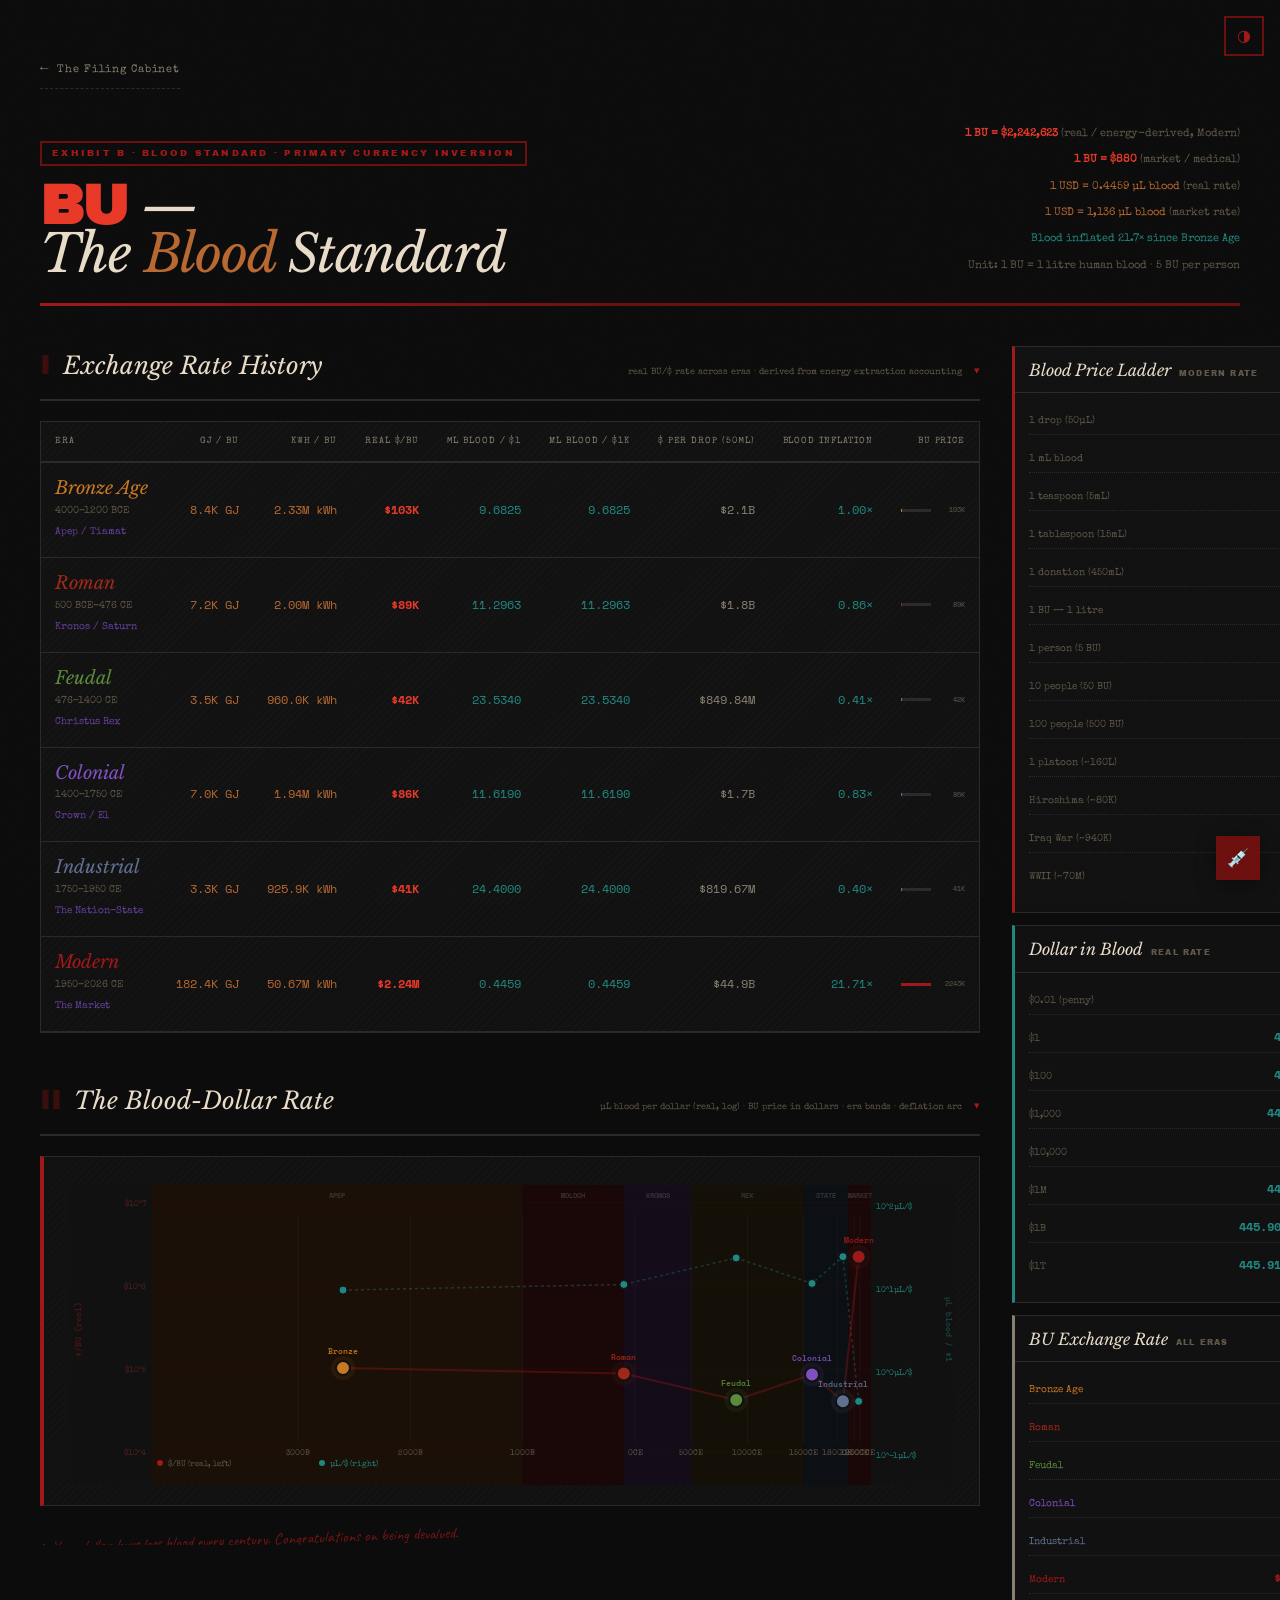
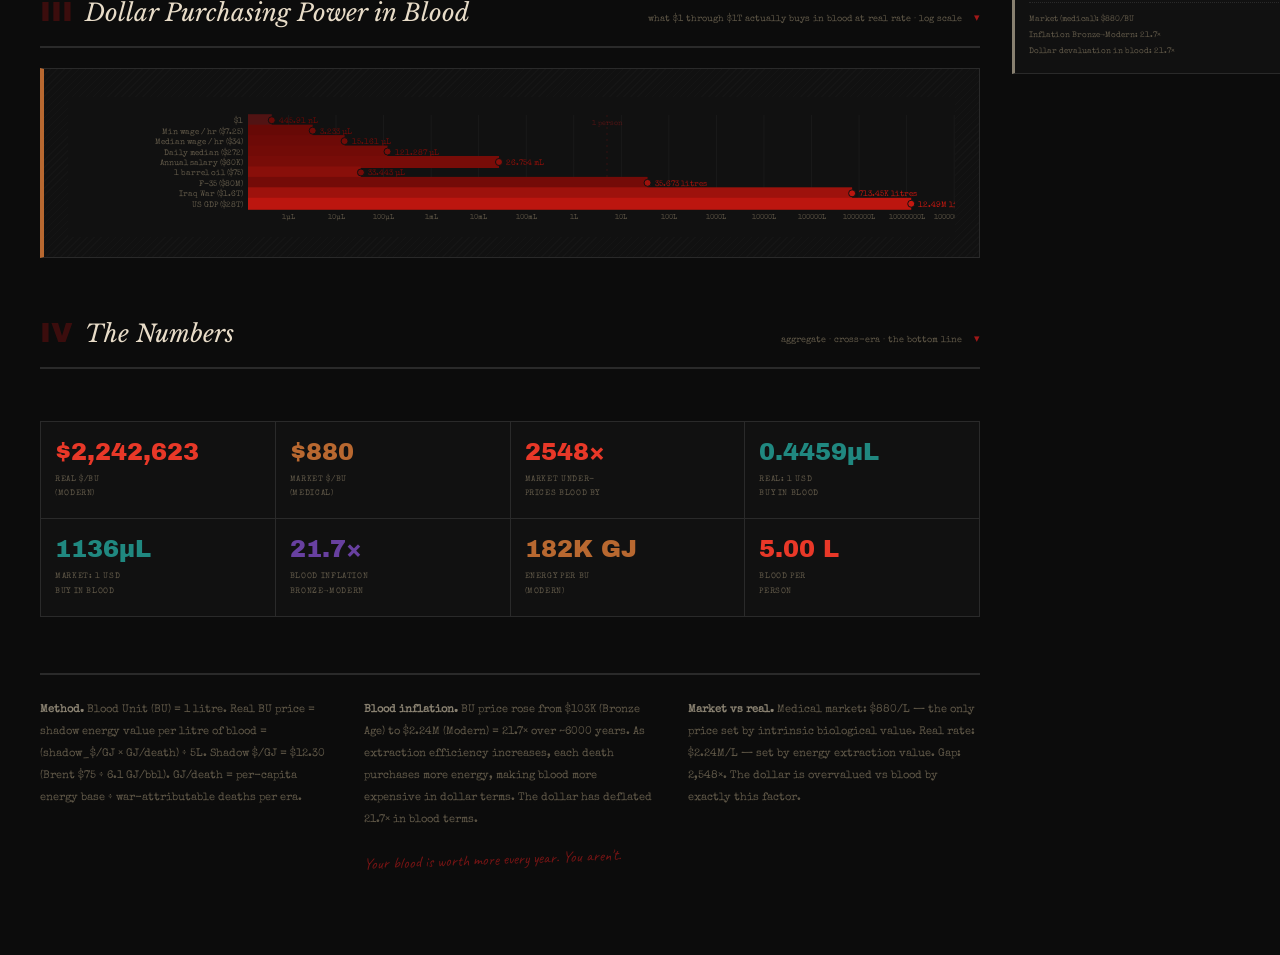
==== commit 5065ffd4: "feat: Add floating blood calculator and table row highlight, removing the introductory receipt scree" ====
--- a/blood_standard.html
+++ b/blood_standard.html
@@ -887,6 +887,105 @@
   els.forEach(function(el){ obs.observe(el); });
 })();
 </script>
+
+<!-- ═══════ FLOATING BLOOD CALCULATOR ═══════ -->
+<div id="fab" style="
+  position:fixed; bottom:20px; right:20px; z-index:800;
+  width:44px; height:44px;
+  background:var(--red-dark); color:var(--bone);
+  border:none; cursor:pointer;
+  font-family:var(--font-stamp); font-size:18px;
+  display:flex; align-items:center; justify-content:center;
+  transition:all 0.3s ease;
+  box-shadow:0 4px 20px rgba(0,0,0,0.4);
+" onclick="toggleCalc()" title="Blood Calculator">
+  💉
+</div>
+
+<div id="calc-panel" style="
+  position:fixed; bottom:76px; right:20px; z-index:800;
+  width:300px;
+  background:var(--card); border:1px solid var(--red-dark);
+  padding:20px;
+  transform:translateY(10px); opacity:0; pointer-events:none;
+  transition:all 0.3s ease;
+  box-shadow:0 10px 40px rgba(0,0,0,0.5);
+  display:none;
+">
+  <div style="font-family:var(--font-type);font-size:10px;color:var(--smoke);margin-bottom:12px;letter-spacing:0.1em;">BLOOD CALCULATOR</div>
+  <div style="display:flex;align-items:center;gap:4px;margin-bottom:12px;">
+    <span style="font-family:var(--font-stamp);font-size:20px;color:var(--smoke);">$</span>
+    <input id="fc-in" type="text" inputmode="numeric" autocomplete="off" placeholder="0" style="
+      font-family:var(--font-stamp); font-size:20px; color:var(--bone);
+      background:transparent; border:none; border-bottom:2px solid var(--red-dark);
+      outline:none; width:100%; caret-color:var(--red);
+    ">
+  </div>
+  <div id="fc-out" style="font-family:var(--font-stamp);font-size:16px;color:var(--red-bright);min-height:24px;"></div>
+  <div id="fc-ctx" style="font-family:var(--font-hand);font-size:14px;color:var(--red);opacity:0.7;margin-top:6px;min-height:20px;"></div>
+</div>
+
+<script>
+var calcOpen = false;
+function toggleCalc() {
+  calcOpen = !calcOpen;
+  var p = document.getElementById('calc-panel');
+  if (calcOpen) {
+    p.style.display = 'block';
+    setTimeout(function(){ p.style.opacity='1'; p.style.transform='translateY(0)'; p.style.pointerEvents='auto'; }, 10);
+  } else {
+    p.style.opacity='0'; p.style.transform='translateY(10px)'; p.style.pointerEvents='none';
+    setTimeout(function(){ p.style.display='none'; }, 300);
+  }
+}
+
+(function(){
+  var BU = 2242623;
+  var inp = document.getElementById('fc-in');
+  var out = document.getElementById('fc-out');
+  var ctx = document.getElementById('fc-ctx');
+  function fB(l){
+    if(l>=1e6) return (l/1e6).toFixed(2)+' million litres';
+    if(l>=1000) return (l/1000).toFixed(1)+'K litres';
+    if(l>=1) return l.toFixed(3)+' litres';
+    if(l>=0.001) return (l*1000).toFixed(2)+' mL';
+    if(l>=1e-6) return (l*1e6).toFixed(2)+' µL';
+    return (l*1e9).toFixed(1)+' nL';
+  }
+  function gC(l){
+    if(l>=5) return 'One person. All of them.';
+    if(l>=0.45) return 'A blood donation bag.';
+    if(l>=0.005) return 'A teaspoon.';
+    if(l>=0.00005) return 'One drop.';
+    return 'Trace amounts. Still real.';
+  }
+  inp.addEventListener('input',function(){
+    var v=parseFloat(this.value.replace(/[^0-9.]/g,''));
+    if(!v){out.textContent='';ctx.textContent='';return;}
+    var l=v/BU; out.textContent=fB(l); ctx.textContent=gC(l);
+  });
+})();
+
+/* ═══════ ERA CLICK HIGHLIGHT ═══════ */
+(function(){
+  var rows = document.querySelectorAll('#xt tbody tr');
+  rows.forEach(function(r){
+    r.style.cursor='pointer';
+    r.addEventListener('click',function(){
+      rows.forEach(function(rr){ rr.style.opacity=''; rr.style.background=''; });
+      if(r.dataset.active==='1'){ r.dataset.active=''; return; }
+      rows.forEach(function(rr){ rr.style.opacity='0.3'; rr.dataset.active=''; });
+      r.style.opacity='1'; r.style.background='var(--surface)'; r.dataset.active='1';
+    });
+  });
+  document.addEventListener('click',function(e){
+    if(!e.target.closest('#xt')){
+      rows.forEach(function(rr){ rr.style.opacity=''; rr.style.background=''; rr.dataset.active=''; });
+    }
+  });
+})();
+</script>
 <script src="theme.js"></script>
 </body>
 </html>
+
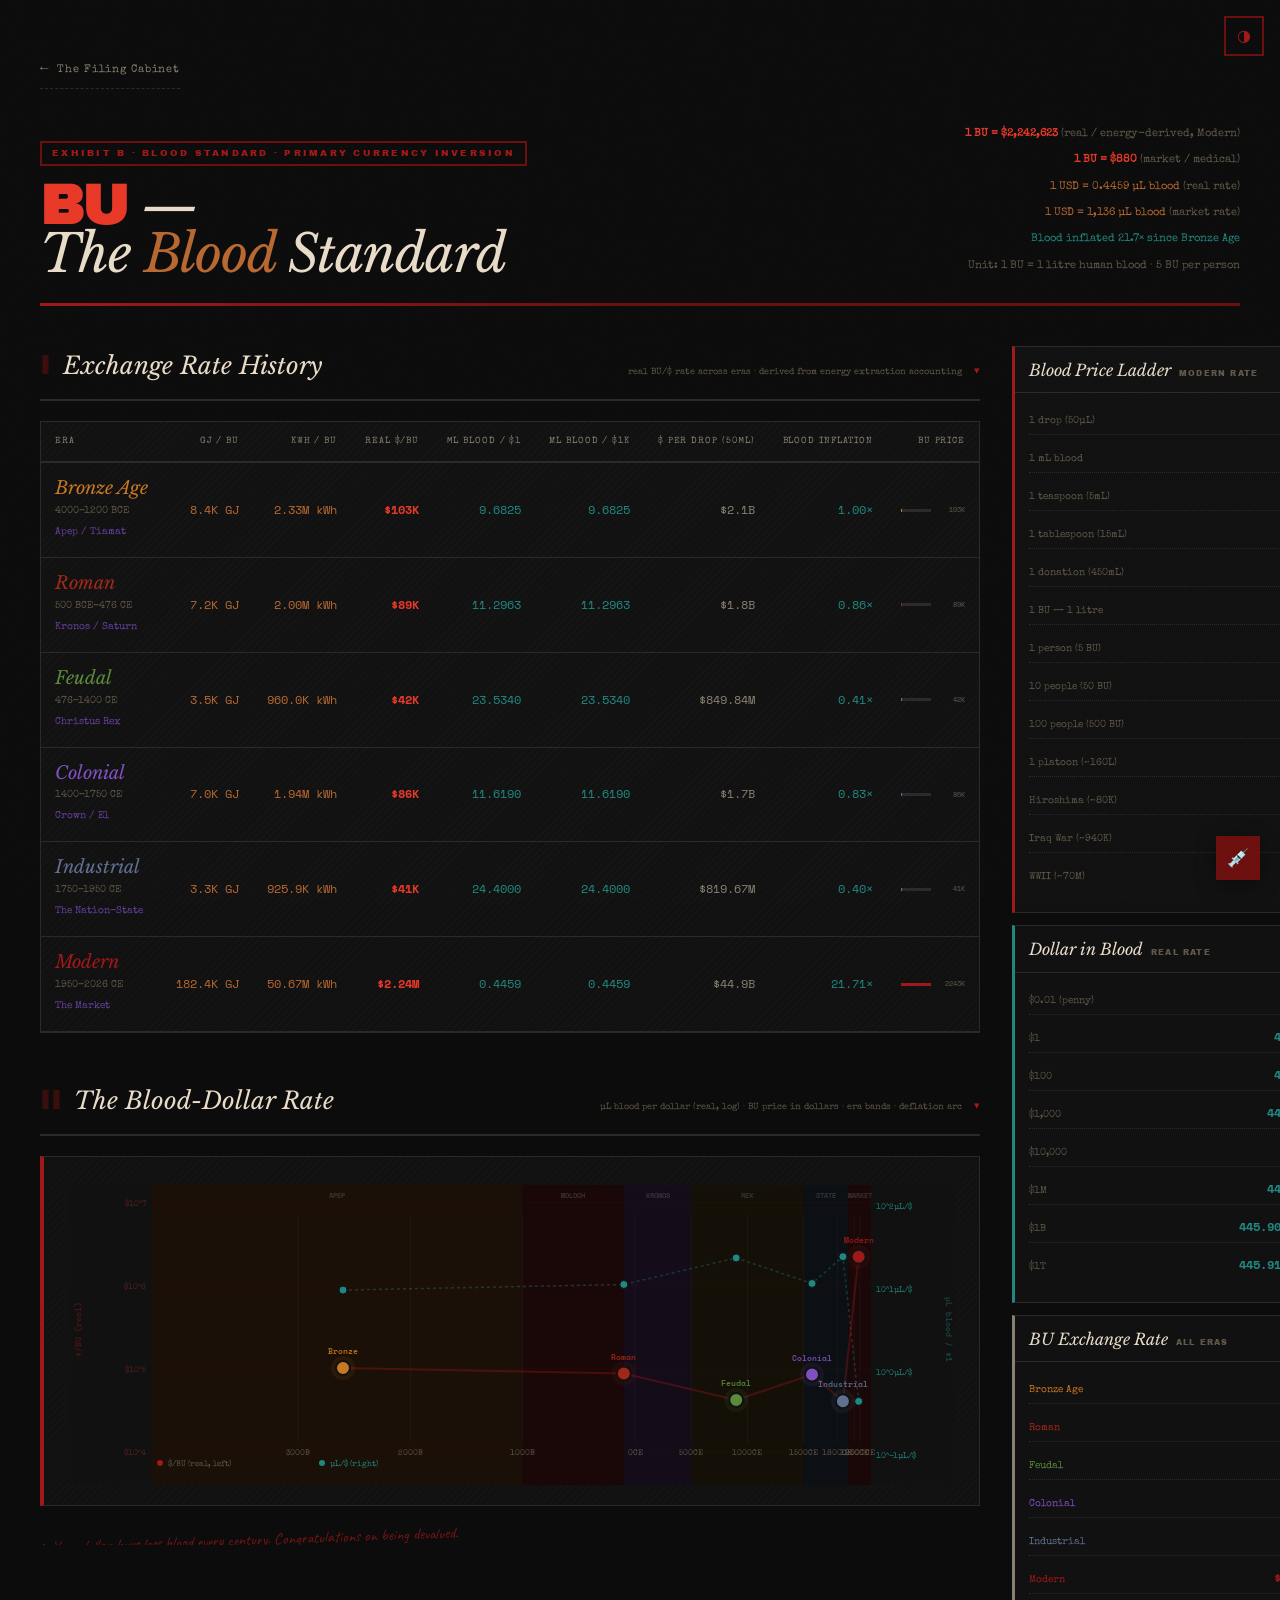
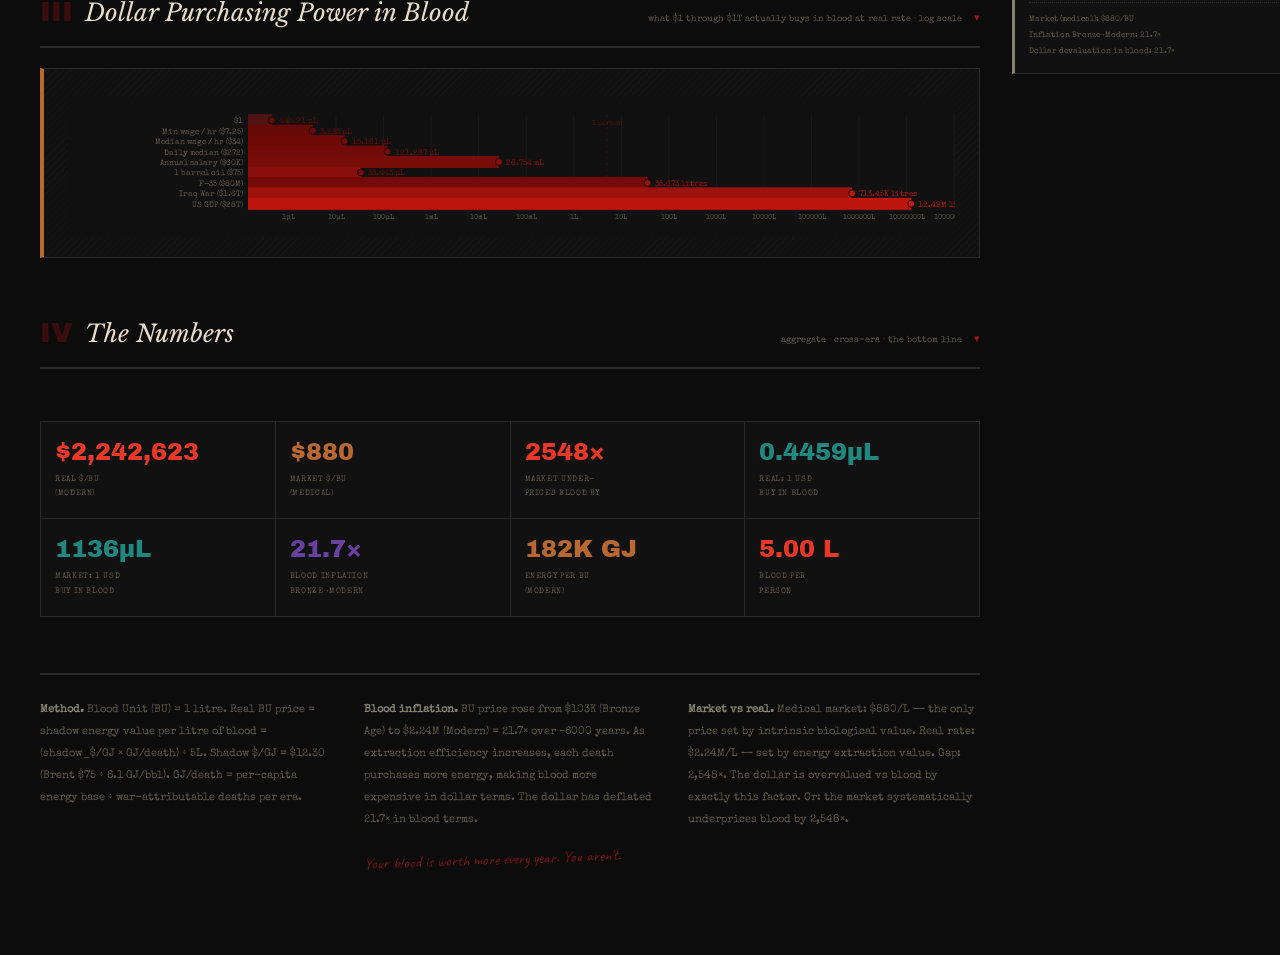
==== commit 489f4c2a: "feat: Implement 'start over' functionality and add new content pages to `og_files`." ====
--- a/blood_standard.html
+++ b/blood_standard.html
@@ -448,7 +448,8 @@
   </div>
   <div class="footnote-block"><strong>Market vs real.</strong> Medical market: $880/L — the only price set by intrinsic
     biological value. Real rate: $2.24M/L — set by energy extraction value.
-    Gap: 2,548×. The dollar is overvalued vs blood by exactly this factor.</div>
+    Gap: 2,548×. The dollar is overvalued vs blood by exactly this factor.
+    Or: the market systematically underprices blood by 2,548×.</div>
 </div>
 
 </div>
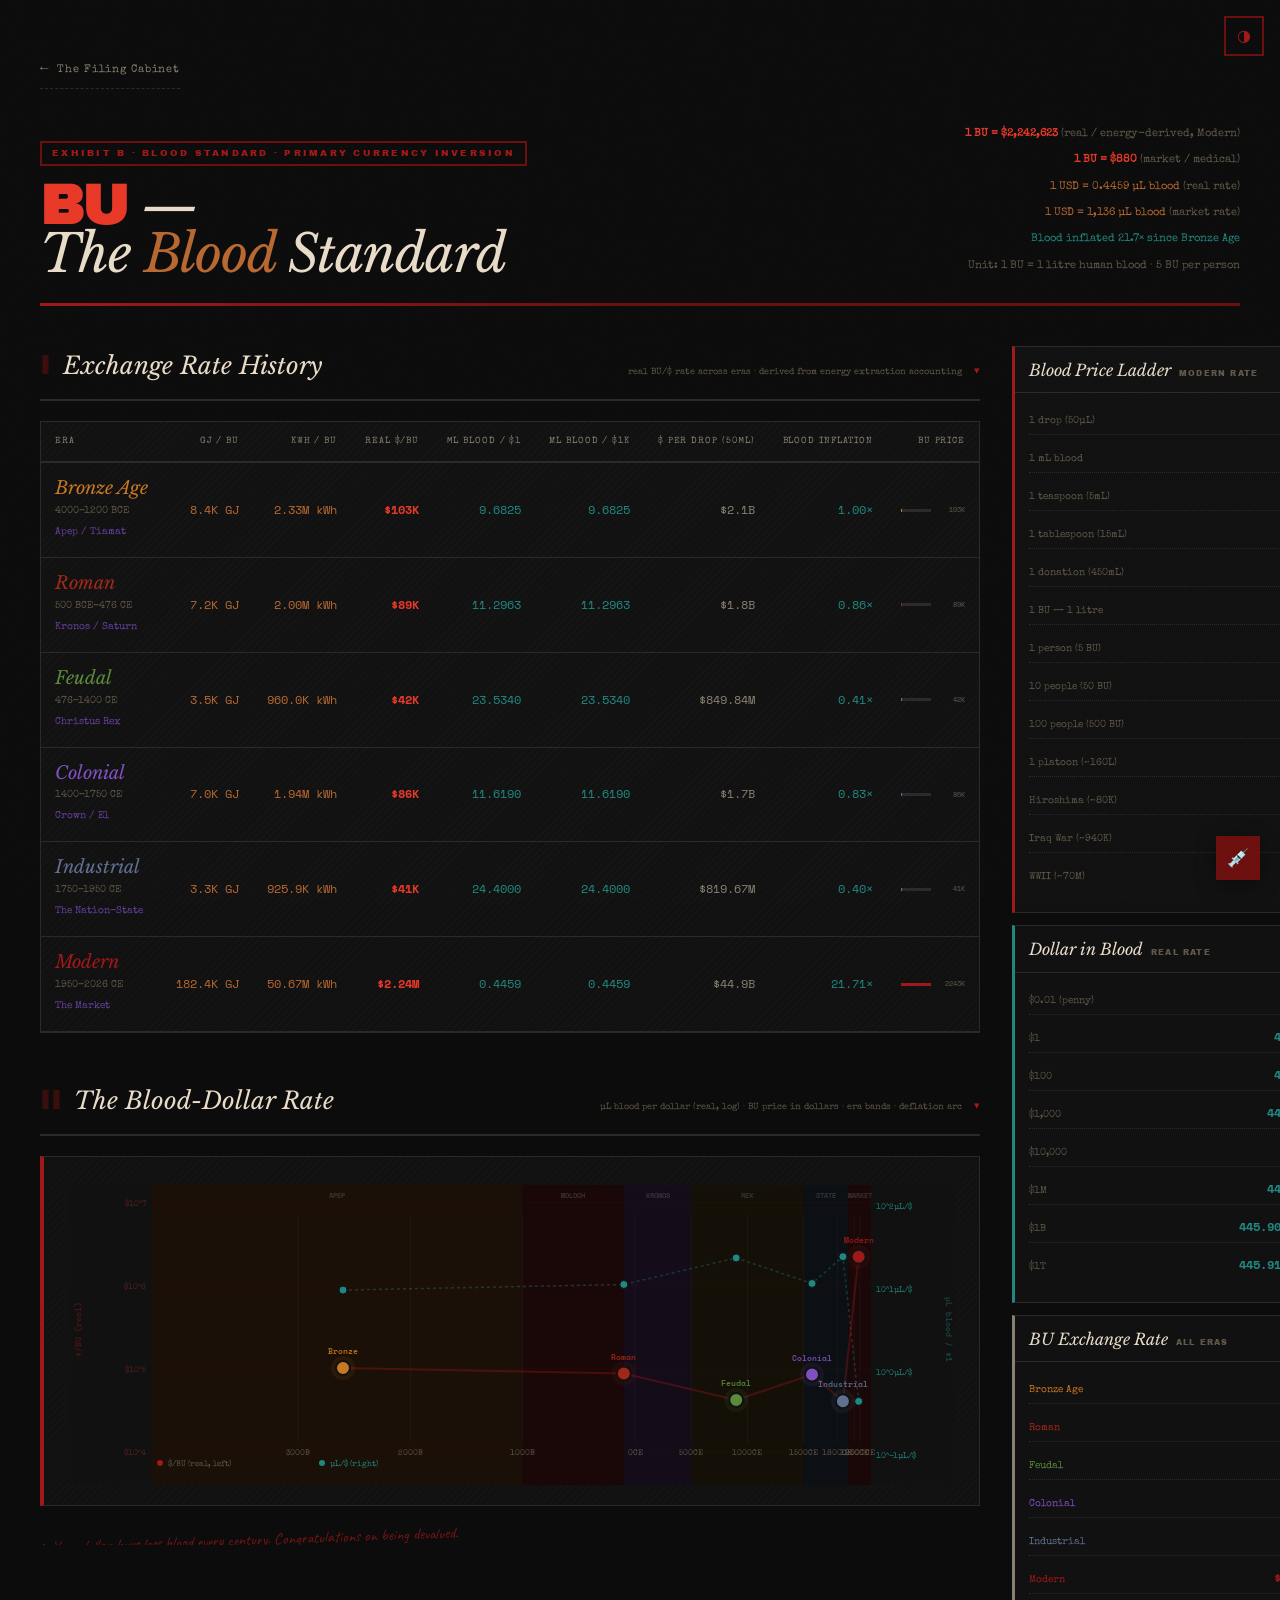
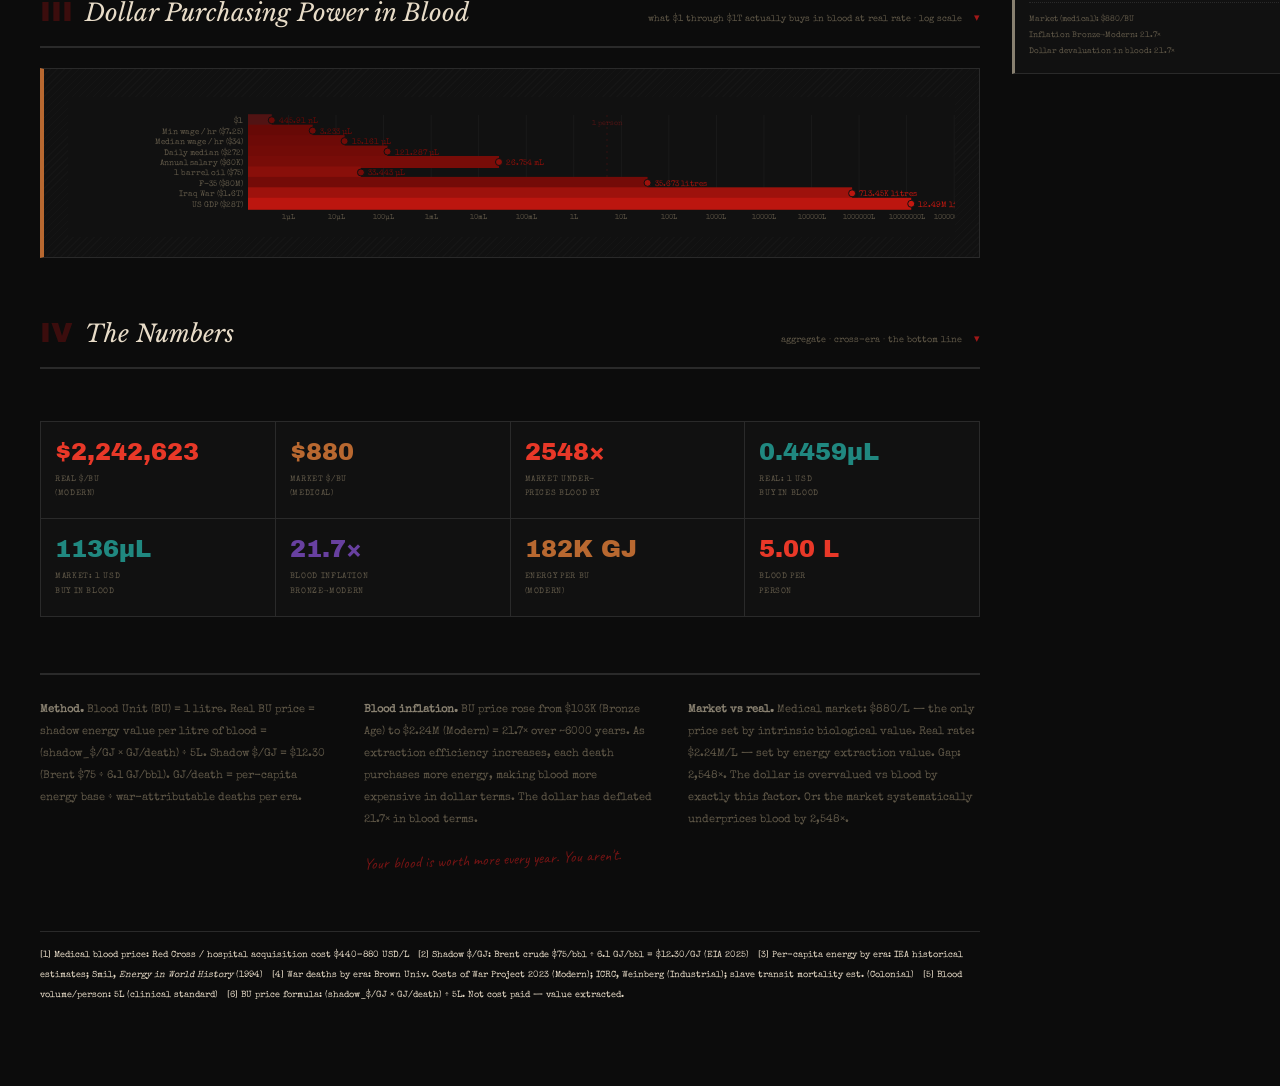
==== commit 6748a6ed: "feat: Add source references and their styling to the footnote and note sections." ====
--- a/blood_standard.html
+++ b/blood_standard.html
@@ -344,6 +344,17 @@
 
 .footnote-block strong { color: var(--ash); }
 
+.footnote-sources {
+  margin-top: 24px;
+  border-top: 1px solid var(--border);
+  padding-top: 14px;
+  font-family: var(--font-type);
+  font-size: 9px;
+  color: var(--dim);
+  line-height: 2.2;
+  grid-column: 1 / -1;
+}
+
 /* ── Responsive ──────────────────────────────── */
 @media (max-width: 900px) {
   body { padding: 28px 16px 60px; }
@@ -450,6 +461,14 @@
     biological value. Real rate: $2.24M/L — set by energy extraction value.
     Gap: 2,548×. The dollar is overvalued vs blood by exactly this factor.
     Or: the market systematically underprices blood by 2,548×.</div>
+  <div class="footnote-sources">
+    [1] Medical blood price: Red Cross / hospital acquisition cost $440–880 USD/L &nbsp;
+    [2] Shadow $/GJ: Brent crude $75/bbl ÷ 6.1 GJ/bbl = $12.30/GJ (EIA 2025) &nbsp;
+    [3] Per-capita energy by era: IEA historical estimates; Smil, <em>Energy in World History</em> (1994) &nbsp;
+    [4] War deaths by era: Brown Univ. Costs of War Project 2023 (Modern); ICRC, Weinberg (Industrial); slave transit mortality est. (Colonial) &nbsp;
+    [5] Blood volume/person: 5L (clinical standard) &nbsp;
+    [6] BU price formula: (shadow_$/GJ × GJ/death) ÷ 5L. Not cost paid — value extracted.
+  </div>
 </div>
 
 </div>
